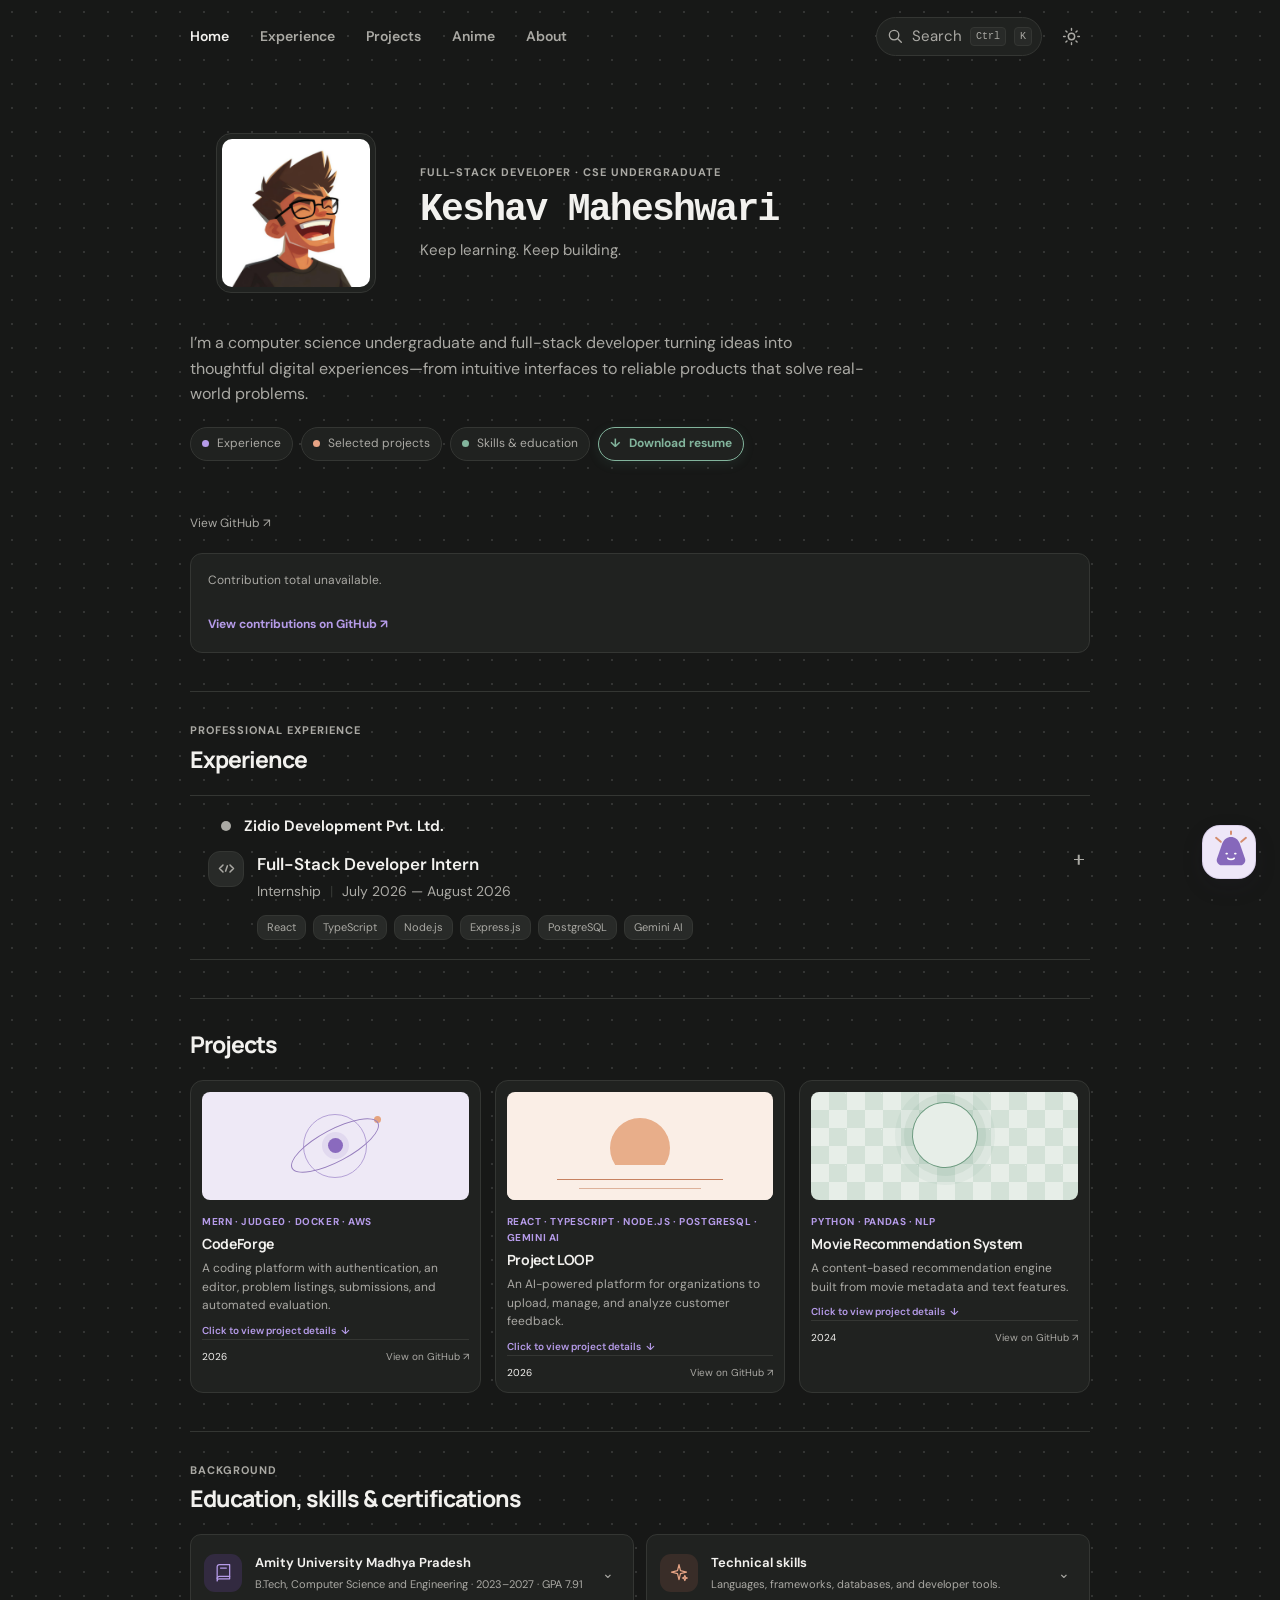
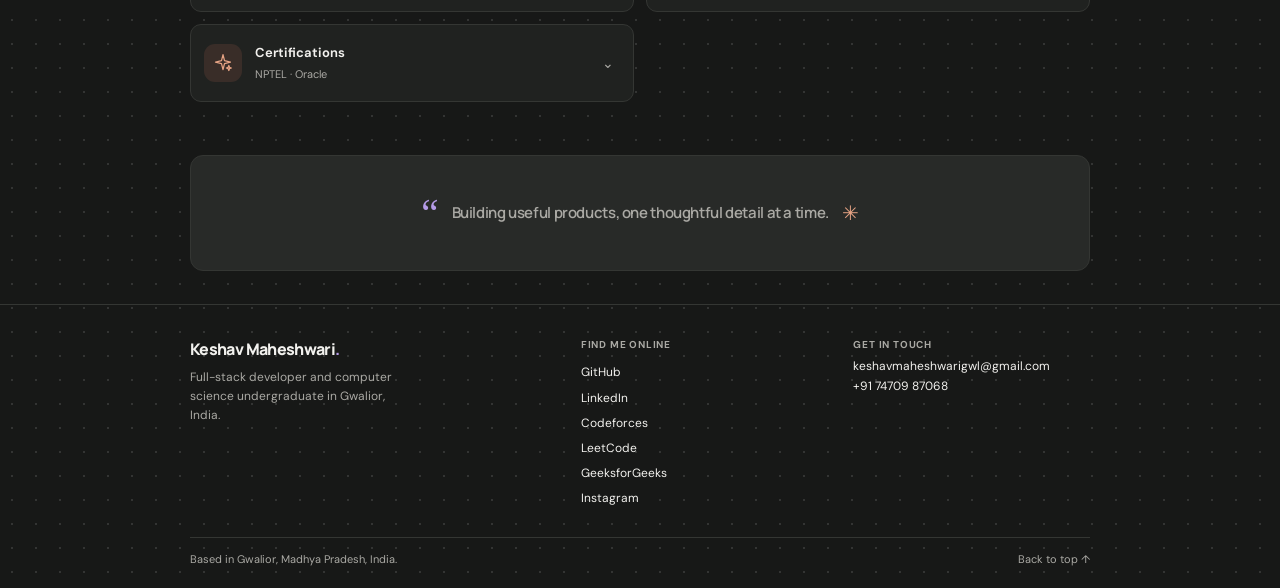
==== index.html @ ec0468a4 "Initial portfolio upload Co-authored-by: Copilot <223556219+Copilot@users.noreply.github.com>" ====
<!doctype html>
<html lang="en">
  <head>
    <meta charset="UTF-8" />
    <meta name="viewport" content="width=device-width, initial-scale=1" />
    <meta name="theme-color" content="#171817" />
    <meta
      name="description"
      content="Keshav Maheshwari is a computer science undergraduate and full-stack developer building web applications with React, Node.js, TypeScript, and PostgreSQL."
    />
    <meta name="author" content="Keshav Maheshwari" />
    <meta name="robots" content="index, follow" />
    <link rel="canonical" href="https://keshavzolo.github.io/" />
    <title>Keshav Maheshwari — Full-Stack Developer</title>
    <meta property="og:type" content="website" />
    <meta property="og:title" content="Keshav Maheshwari — Full-Stack Developer" />
    <meta property="og:description" content="Computer science undergraduate and full-stack developer building practical web applications." />
    <meta property="og:url" content="https://keshavzolo.github.io/" />
    <meta property="og:image" content="https://keshavzolo.github.io/avatar.png" />
    <meta name="twitter:card" content="summary" />
    <meta name="twitter:title" content="Keshav Maheshwari — Full-Stack Developer" />
    <meta name="twitter:description" content="Computer science undergraduate and full-stack developer building practical web applications." />
    <script type="application/ld+json">
      {
        "@context": "https://schema.org",
        "@type": "Person",
        "name": "Keshav Maheshwari",
        "url": "https://keshavzolo.github.io/",
        "jobTitle": "Full-Stack Developer",
        "image": "https://keshavzolo.github.io/avatar.png",
        "address": {
          "@type": "PostalAddress",
          "addressLocality": "Gwalior",
          "addressRegion": "Madhya Pradesh",
          "addressCountry": "IN"
        },
        "sameAs": [
          "https://github.com/keshavzolo",
          "https://linkedin.com/in/keshav2005",
          "https://codeforces.com/profile/keshav_mah",
          "https://leetcode.com/keshav_mah/"
        ]
      }
    </script>
    <script src="./loading.js"></script>
    <script>
      (() => {
        const savedTheme = localStorage.getItem("portfolio-theme");
        const isDark = savedTheme === null ? true : savedTheme === "dark";
        document.documentElement.classList.toggle("dark", isDark);
      })();
    </script>
    <link rel="stylesheet" href="./style.css" />
    <script src="./script.js" defer></script>
  </head>
  <body>
    <div class="page-loader" role="status" aria-label="Loading portfolio">
      <div class="loader-card">
        <div class="loader-heading">
          <span class="loader-brand">KESHAV.DEV</span>
          <span class="loader-state">INITIALIZING</span>
        </div>
        <p class="loader-command"><span aria-hidden="true">$</span> npm run build</p>
        <div class="loader-activity">
          <span class="loader-spinner" aria-hidden="true"></span>
          <span>Compiling ideas &amp; shipping pixels<span class="loader-ellipsis" aria-hidden="true">...</span></span>
        </div>
        <div class="loader-track" aria-hidden="true"><span></span></div>
        <p class="loader-commit">git commit -m "make it happen"</p>
      </div>
    </div>
    <a class="skip-link" href="#main">Skip to content</a>
    <header class="site-header">
      <nav class="top-nav wrap" aria-label="Main navigation">
        <div class="nav-links">
          <a href="#home" aria-current="page">Home</a>
          <a href="#experience">Experience</a>
          <a href="#projects">Projects</a>
          <a href="./anime.html">Anime</a>
          <a href="#about">About</a>
        </div>
        <div class="nav-tools">
          <button class="tool-button search-trigger" type="button" aria-label="Search this page (Ctrl+K)">
            <svg aria-hidden="true" viewBox="0 0 24 24">
              <circle cx="10.8" cy="10.8" r="6.3"></circle>
              <path d="m16 16 4.4 4.4"></path>
            </svg>
            <span class="search-label">Search</span>
            <kbd>Ctrl</kbd><kbd>K</kbd>
          </button>
          <button class="tool-button theme-toggle" type="button" aria-label="Switch to dark mode" aria-pressed="false">
            <svg class="sun-icon" aria-hidden="true" viewBox="0 0 24 24">
              <circle cx="12" cy="12" r="4"></circle>
              <path d="M12 2v2m0 16v2M4.93 4.93l1.42 1.42m11.3 11.3 1.42 1.42M2 12h2m16 0h2M4.93 19.07l1.42-1.42m11.3-11.3 1.42-1.42"></path>
            </svg>
          </button>
        </div>
      </nav>
    </header>

    <main id="main" class="wrap">
      <section class="intro section-anchor" id="home" aria-labelledby="intro-title">
        <div class="profile">
          <button class="avatar-trigger" type="button" aria-label="View profile portrait enlarged" aria-haspopup="dialog">
            <img class="avatar" src="./avatar.png" alt="Illustrated profile portrait" />
          </button>
          <div class="profile-copy">
            <p class="eyebrow">Full-Stack Developer · CSE Undergraduate</p>
            <h1 id="intro-title">Keshav Maheshwari</h1>
            <p class="profile-tagline">Keep learning. Keep building.</p>
          </div>
        </div>
        <p class="intro-line">I’m a computer science undergraduate and full-stack developer turning ideas into thoughtful digital experiences—from intuitive interfaces to reliable products that solve real-world problems.</p>
        <div class="interest-row" aria-label="Portfolio sections">
          <a href="#experience"><span class="interest-dot dot-lilac"></span>Experience</a>
          <a href="#projects"><span class="interest-dot dot-peach"></span>Selected projects</a>
          <a href="#about"><span class="interest-dot dot-mint"></span>Skills &amp; education</a>
          <a class="resume-download" href="./resume.pdf" download="Keshav-Maheshwari-Resume.pdf" aria-label="Download Keshav Maheshwari's resume as a PDF"><span aria-hidden="true">↓</span>Download resume</a>
        </div>
      </section>

      <section class="content-section contributions-section" aria-label="GitHub contributions">
        <div class="section-heading">
          <a class="contributions-link" href="https://github.com/keshavzolo" target="_blank" rel="noopener noreferrer">View GitHub <span aria-hidden="true">↗</span></a>
        </div>
        <div class="contributions-card">
          <p class="contributions-total" id="contributions-total" aria-live="polite">Loading GitHub contributions...</p>
          <div class="contributions-scroll" tabindex="0" aria-label="Scrollable contribution calendar">
            <div class="contributions-calendar" id="contributions-calendar"></div>
          </div>
          <a class="contributions-error" href="https://github.com/keshavzolo" target="_blank" rel="noopener noreferrer">View contributions on GitHub <span aria-hidden="true">↗</span></a>
          <div class="contributions-legend" aria-hidden="true">
            <span>Less</span>
            <span class="contribution-day level-0"></span>
            <span class="contribution-day level-1"></span>
            <span class="contribution-day level-2"></span>
            <span class="contribution-day level-3"></span>
            <span class="contribution-day level-4"></span>
            <span>More</span>
          </div>
        </div>
      </section>

      <section class="content-section section-anchor" id="experience" aria-labelledby="experience-title">
        <div class="section-heading">
          <div>
            <p class="eyebrow">Professional experience</p>
            <h2 id="experience-title">Experience</h2>
          </div>
        </div>
        <div class="work-list">
          <details class="work-item">
            <summary class="work-summary">
              <span class="work-company"><span class="work-company-dot" aria-hidden="true"></span><span>Zidio Development Pvt. Ltd.</span></span>
              <span class="work-marker" aria-hidden="true">
                <svg viewBox="0 0 24 24"><path d="m8 8-4 4 4 4m8-8 4 4-4 4m-3-7-2 6"></path></svg>
              </span>
              <span class="work-title-group">
                <span class="work-title">Full-Stack Developer Intern</span>
                <span class="work-subtitle">Internship <span aria-hidden="true">|</span> July 2026 — August 2026</span>
                <span class="work-skills" aria-label="Technologies used">
                  <span>React</span><span>TypeScript</span><span>Node.js</span><span>Express.js</span><span>PostgreSQL</span><span>Gemini AI</span>
                </span>
              </span>
              <span class="expand-icon" aria-hidden="true"></span>
            </summary>
            <ul class="work-detail">
              <li>Developed a full-stack AI-powered customer feedback platform using React, TypeScript, Node.js, Express.js, and PostgreSQL.</li>
              <li>Implemented JWT authentication, multi-organization workspaces, and role-based access control.</li>
              <li>Built validated CSV imports and integrated Google Gemini for sentiment analysis and review summaries.</li>
              <li>Designed Recharts dashboards for sentiment, ratings, categories, trends, and AI-generated insights.</li>
            </ul>
          </details>
        </div>
      </section>

      <section class="content-section section-anchor" id="projects" aria-labelledby="projects-title">
        <div class="section-heading">
          <div>
            
            <h2 id="projects-title">Projects</h2>
          </div>
          <span class="section-count" aria-hidden="true"></span>
        </div>
        <div class="notes-grid">
          <details class="note-card" name="project-details">
            <summary class="note-link">
              <span class="note-art art-orbit" aria-hidden="true"><span></span><i></i></span>
              <span class="note-category">MERN · Judge0 · Docker · AWS</span>
              <h3>CodeForge</h3>
              <p>A coding platform with authentication, an editor, problem listings, submissions, and automated evaluation.</p>
              <span class="note-expand-hint">
                <span class="note-expand-closed">Click to view project details</span>
                <span class="note-expand-open">Click to hide project details</span>
                <span class="note-expand-arrow" aria-hidden="true">↓</span>
              </span>
              <span class="note-footer"><span>2026</span><a href="" target="_blank" rel="noopener noreferrer" aria-label="View CodeForge on GitHub (opens in a new tab)">View on GitHub <span aria-hidden="true">↗</span></a></span>
            </summary>
            <ul class="note-expanded">
              <li>Built a LeetCode-style platform with authentication, problem listings, a code editor, submissions, and automated evaluation.</li>
              <li>Integrated Judge0 CE on Docker and AWS for asynchronous execution against visible and hidden tests, with a 30-second timeout and one-second result polling.</li>
              <li>Added per-test-case results, runtime and memory usage, submission history, and Redis throttling with a 10-second cooldown.</li>
              <li>Secured accounts with JWT authentication, HTTP-only cookies, bcrypt password hashing, and role-based admin access.</li>
              <li>Reduced authentication latency by 65% (120 ms to 42 ms) with Redis-backed JWT revocation and optimized session checks.</li>
            </ul>
          </details>
          <details class="note-card" name="project-details">
            <summary class="note-link">
              <span class="note-art art-sunrise" aria-hidden="true"><span></span><i></i></span>
              <span class="note-category">React · TypeScript · Node.js · PostgreSQL · Gemini AI</span>
              <h3>Project LOOP</h3>
              <p>An AI-powered platform for organizations to upload, manage, and analyze customer feedback.</p>
              <span class="note-expand-hint">
                <span class="note-expand-closed">Click to view project details</span>
                <span class="note-expand-open">Click to hide project details</span>
                <span class="note-expand-arrow" aria-hidden="true">↓</span>
              </span>
              <span class="note-footer"><span>2026</span><a href="https://github.com/keshavzolo/Project-LOOP-AI-Customer-Feedback-Intelligence-Platform" target="_blank" rel="noopener noreferrer" aria-label="View Project LOOP on GitHub (opens in a new tab)">View on GitHub <span aria-hidden="true">↗</span></a></span>
            </summary>
            <ul class="note-expanded">
              <li>Built an AI-powered customer feedback platform for organizations to securely upload, manage, and analyze reviews.</li>
              <li>Implemented CSV processing for files up to 5 MB with RFC 4180-compliant parsing, validation of four required fields, and transactional batch insertion; analyzed reviews in batches of 20.</li>
              <li>Created responsive Recharts dashboards for sentiment, five-point ratings, category analytics, review trends, average ratings, and AI-generated summaries and recommendations.</li>
            </ul>
          </details>
          <details class="note-card" name="project-details">
            <summary class="note-link">
              <span class="note-art art-checker" aria-hidden="true"><span></span><i></i></span>
              <span class="note-category">Python · Pandas · NLP</span>
              <h3>Movie Recommendation System</h3>
              <p>A content-based recommendation engine built from movie metadata and text features.</p>
              <span class="note-expand-hint">
                <span class="note-expand-closed">Click to view project details</span>
                <span class="note-expand-open">Click to hide project details</span>
                <span class="note-expand-arrow" aria-hidden="true">↓</span>
              </span>
              <span class="note-footer"><span>2024</span><a href="https://github.com/keshavzolo/Movie-Recommendation-System" target="_blank" rel="noopener noreferrer" aria-label="View Movie Recommendation System on GitHub (opens in a new tab)">View on GitHub <span aria-hidden="true">↗</span></a></span>
            </summary>
            <ul class="note-expanded">
              <li>Built a content-based movie recommendation engine using metadata and text features, vectorization, and cosine similarity.</li>
              <li>Improved recommendations through data cleaning and feature-combination techniques.</li>
            </ul>
          </details>
        </div>
      </section>

      <section class="content-section section-anchor" id="about" aria-labelledby="about-title">
        <div class="section-heading">
          <div>
            <p class="eyebrow">Background</p>
            <h2 id="about-title">Education, skills &amp; certifications</h2>
          </div>
        </div>
        <div class="elsewhere-grid">
          <details class="elsewhere-card">
            <summary class="elsewhere-summary">
              <span class="elsewhere-icon icon-book" aria-hidden="true"><svg viewBox="0 0 24 24"><path d="M5 4.5A2.5 2.5 0 0 1 7.5 2H20v17H7.5A2.5 2.5 0 0 0 5 21.5v-17Z"></path><path d="M5 18.5A2.5 2.5 0 0 1 7.5 16H20M9 6h7"></path></svg></span>
              <span><strong>Amity University Madhya Pradesh</strong><span>B.Tech, Computer Science and Engineering · 2023–2027 · GPA 7.91</span></span>
              <span class="card-arrow" aria-hidden="true">⌄</span>
            </summary>
            <p class="elsewhere-detail">Gwalior, Madhya Pradesh. Previously studied at Sanskar Public School (Intermediate, PCM; GPA 7.1) and St. Paul’s School (Grade 10; GPA 8.1).</p>
          </details>
          <details class="elsewhere-card">
            <summary class="elsewhere-summary">
              <span class="elsewhere-icon icon-sparkle" aria-hidden="true"><svg viewBox="0 0 24 24"><path d="m12 2 1.8 7.2L21 11l-7.2 1.8L12 20l-1.8-7.2L3 11l7.2-1.8L12 2Z"></path><path d="m19 15 .8 2.2L22 18l-2.2.8L19 21l-.8-2.2L16 18l2.2-.8L19 15Z"></path></svg></span>
              <span><strong>Technical skills</strong><span>Languages, frameworks, databases, and developer tools.</span></span>
              <span class="card-arrow" aria-hidden="true">⌄</span>
            </summary>
            <p class="elsewhere-detail">Languages: C, C++, JavaScript, Python, SQL. Frameworks and technologies: React, Node.js, Express.js, HTML5, CSS3, Bootstrap, JWT, WebSocket, Redis, Docker. Databases: PostgreSQL, MySQL, MongoDB. Data science: NumPy, Pandas, Matplotlib, Seaborn. Tools: AWS, Git, GitHub, VS Code, Postman, PyCharm, IntelliJ, Android Studio, Canva.</p>
          </details>
          <details class="elsewhere-card">
            <summary class="elsewhere-summary">
              <span class="elsewhere-icon icon-sparkle" aria-hidden="true"><svg viewBox="0 0 24 24"><path d="m12 2 1.8 7.2L21 11l-7.2 1.8L12 20l-1.8-7.2L3 11l7.2-1.8L12 2Z"></path><path d="m19 15 .8 2.2L22 18l-2.2.8L19 21l-.8-2.2L16 18l2.2-.8L19 15Z"></path></svg></span>
              <span><strong>Certifications</strong><span>NPTEL · Oracle</span></span>
              <span class="card-arrow" aria-hidden="true">⌄</span>
            </summary>
            <p class="elsewhere-detail">Advanced R Programming — NPTEL. Data Science Professional — Oracle.</p>
          </details>
        </div>
      </section>
    </main>

    <aside class="closing-note wrap" aria-label="A thought to take with you">
      <span class="quote-mark" aria-hidden="true">“</span>
      <p>Building useful products, one thoughtful detail at a time.</p>
      <span class="quote-spark" aria-hidden="true">✳</span>
    </aside>

    <footer class="site-footer">
      <div class="footer-inner wrap">
        <div class="footer-top">
          <div class="footer-brand">
            <a class="footer-name" href="#home">Keshav Maheshwari<span class="brand-dot">.</span></a>
            <p>Full-stack developer and computer science undergraduate in Gwalior, India.</p>
          </div>
          <nav class="footer-nav" aria-label="Footer navigation">
            <span class="footer-label">Find me online</span>
            <a href="https://github.com/keshavzolo" target="_blank" rel="noopener noreferrer">GitHub</a>
            <a href="https://linkedin.com/in/keshav2005" target="_blank" rel="noopener noreferrer">LinkedIn</a>
            <a href="https://codeforces.com/profile/keshav_mah" target="_blank" rel="noopener noreferrer">Codeforces</a>
            <a href="https://leetcode.com/keshav_mah/" target="_blank" rel="noopener noreferrer">LeetCode</a>
            <a href="https://auth.geeksforgeeks.org/user/keshavmahe9lyi/practice" target="_blank" rel="noopener noreferrer">GeeksforGeeks</a>
            <a href="https://www.instagram.com/keshav_m.a.h/" target="_blank" rel="noopener noreferrer">Instagram</a>
          </nav>
          <div class="footer-hello" id="connect">
            <span class="footer-label">Get in touch</span>
            <a class="copy-note" href="mailto:keshavmaheshwarigwl@gmail.com">keshavmaheshwarigwl@gmail.com</a>
            <a class="copy-note" href="tel:+917470987068">+91 74709 87068</a>
          </div>
        </div>
        <div class="footer-bottom">
          <span>Based in Gwalior, Madhya Pradesh, India.</span>
          <a href="#home">Back to top ↑</a>
        </div>
      </div>
    </footer>

    <button class="mascot-button" type="button" aria-label="Say hello to the little mascot" aria-expanded="false">
      <svg viewBox="0 0 56 56" aria-hidden="true">
        <path d="M17 17c2-5 6-8 11-8s9 3 11 8l7 20c1 4-2 8-6 8H16c-4 0-7-4-6-8l7-20Z" class="mascot-body"></path>
        <path d="M22 30h1m10 0h1" class="mascot-eyes"></path>
        <path d="M24 36c2 2 6 2 8 0" class="mascot-mouth"></path>
        <path d="M15 15 9 10m32 5 6-5M28 5V2" class="mascot-rays"></path>
      </svg>
      <span class="mascot-tooltip">Psst, click me</span>
    </button>
    <div class="mascot-message" role="status" aria-live="polite"></div>

    <dialog class="image-dialog" aria-label="Enlarged profile portrait">
      <button class="image-dialog-close" type="button" aria-label="Close enlarged portrait">×</button>
      <img class="image-dialog-image" src="./avatar.png" alt="Illustrated profile portrait" />
    </dialog>

    <dialog class="search-dialog" aria-labelledby="search-title">
      <form method="dialog" class="search-form">
        <div class="search-dialog-heading">
          <h2 id="search-title">Find something</h2>
          <button class="dialog-close" type="submit" aria-label="Close search">Esc</button>
        </div>
        <label class="visually-hidden" for="site-search">Search this page</label>
        <div class="search-input-wrap">
          <svg aria-hidden="true" viewBox="0 0 24 24"><circle cx="10.8" cy="10.8" r="6.3"></circle><path d="m16 16 4.4 4.4"></path></svg>
          <input id="site-search" type="search" placeholder="Try “CodeForge”, “React”, or “education”" autocomplete="off" />
        </div>
        <p class="search-hint">Search projects, skills, and sections on this page.</p>
        <div class="search-results" aria-live="polite"></div>
      </form>
    </dialog>
  </body>
</html>
---- style.css ----
@import url("https://fonts.googleapis.com/css2?family=DM+Sans:wght@400;500;600;700&family=Manrope:wght@400;500;600;700;800&display=swap");

:root {
  color-scheme: light;
  --page: #f8f8f7;
  --surface: #fff;
  --surface-soft: #f2f1ef;
  --ink: #242522;
  --muted: #686963;
  --line: #e9e8e5;
  --accent: #8064bd;
  --accent-soft: #eee9f8;
  --peach: #dc906e;
  --mint: #568c76;
  --shadow: 0 18px 55px rgb(31 30 26 / 9%);
  --dot: rgb(36 37 34 / 18%);
  font-family: "DM Sans", "Segoe UI", sans-serif;
  font-synthesis: none;
  text-rendering: optimizeLegibility;
  -webkit-font-smoothing: antialiased;
  -moz-osx-font-smoothing: grayscale;
}

* {
  box-sizing: border-box;
}

html {
  scroll-behavior: smooth;
  scroll-padding-top: 92px;
}

body {
  margin: 0;
  min-width: 320px;
  background-color: var(--page);
  background-image: radial-gradient(circle, var(--dot) 1px, transparent 1px);
  background-position: 0 0;
  background-size: 24px 24px;
  color: var(--ink);
  font-size: 15px;
  line-height: 1.6;
  transition: background-color 180ms ease, color 180ms ease;
}

html.is-loading {
  overflow: hidden;
}

.page-loader {
  position: fixed;
  z-index: 100;
  inset: 0;
  display: grid;
  place-items: center;
  padding: 20px;
  background-color: var(--page);
  background-image: radial-gradient(circle, var(--dot) 1px, transparent 1px);
  background-size: 24px 24px;
  opacity: 0;
  visibility: hidden;
  transition: opacity 350ms ease, visibility 0s linear 350ms;
}

html.is-loading .page-loader {
  opacity: 1;
  visibility: visible;
  transition: opacity 200ms ease, visibility 0s;
}

.loader-card {
  width: min(100%, 370px);
  padding: 26px;
  border: 1px solid var(--line);
  border-radius: 18px;
  background: var(--surface);
  box-shadow: var(--shadow);
}

.loader-heading,
.loader-activity {
  display: flex;
  align-items: center;
}

.loader-heading {
  justify-content: space-between;
  gap: 12px;
}

.loader-brand,
.loader-state,
.loader-command,
.loader-commit {
  font-family: Consolas, "Courier New", monospace;
}

.loader-brand {
  color: var(--ink);
  font-size: 12px;
  font-weight: 700;
  letter-spacing: 0.08em;
}

.loader-state {
  color: var(--mint);
  font-size: 10px;
  letter-spacing: 0.06em;
}

.loader-command {
  margin: 28px 0 16px;
  color: var(--accent);
  font-size: 14px;
}

.loader-command span {
  color: var(--muted);
}

.loader-activity {
  gap: 10px;
  color: var(--muted);
  font-size: 12px;
}

.loader-spinner {
  width: 15px;
  height: 15px;
  flex: 0 0 auto;
  border: 2px solid var(--line);
  border-top-color: var(--accent);
  border-radius: 50%;
  animation: loader-spin 800ms linear infinite;
}

.loader-ellipsis {
  display: inline-block;
  overflow: hidden;
  width: 0;
  vertical-align: bottom;
  animation: loader-ellipsis 1.2s steps(4, end) infinite;
}

.loader-track {
  height: 3px;
  overflow: hidden;
  margin-top: 20px;
  border-radius: 3px;
  background: var(--surface-soft);
}

.loader-track span {
  display: block;
  width: 36%;
  height: 100%;
  border-radius: inherit;
  background: var(--accent);
  animation: loader-progress 1.4s ease-in-out infinite alternate;
}

.loader-commit {
  margin: 15px 0 0;
  color: var(--muted);
  font-size: 10px;
}

@keyframes loader-spin {
  to {
    transform: rotate(360deg);
  }
}

@keyframes loader-ellipsis {
  to {
    width: 1.4em;
  }
}

@keyframes loader-progress {
  to {
    transform: translateX(178%);
  }
}

html.dark {
  color-scheme: dark;
  --page: #171817;
  --surface: #202220;
  --surface-soft: #282a28;
  --ink: #f2f1ee;
  --muted: #aaa9a4;
  --line: #343633;
  --accent: #b59be8;
  --accent-soft: #322a40;
  --peach: #e6a384;
  --mint: #82b49c;
  --shadow: 0 18px 55px rgb(0 0 0 / 32%);
  --dot: rgb(255 255 255 / 12%);
}

button,
a,
summary {
  -webkit-tap-highlight-color: transparent;
}

button,
input {
  font: inherit;
}

a {
  color: inherit;
  text-decoration: none;
}

button:focus-visible,
a:focus-visible,
summary:focus-visible,
input:focus-visible {
  outline: 3px solid var(--accent);
  outline-offset: 4px;
}

.wrap {
  width: min(100% - 56px, 900px);
  margin-inline: auto;
}

.skip-link {
  position: absolute;
  z-index: 20;
  top: 8px;
  left: 8px;
  padding: 10px 14px;
  transform: translateY(-160%);
  border-radius: 8px;
  background: var(--ink);
  color: var(--page);
}

.skip-link:focus {
  transform: translateY(0);
}

.site-header {
  padding-top: 12px;
}

.top-nav {
  display: flex;
  min-height: 48px;
  align-items: center;
  justify-content: space-between;
}

.nav-links,
.nav-tools {
  display: flex;
  align-items: center;
}

.nav-links {
  gap: 31px;
}

.nav-links a {
  color: var(--muted);
  font-size: 14px;
  font-weight: 600;
  transition: color 150ms ease;
}

.nav-links a:hover,
.nav-links a[aria-current="page"] {
  color: var(--ink);
}

.nav-tools {
  gap: 11px;
}

.tool-button {
  display: inline-flex;
  height: 39px;
  align-items: center;
  justify-content: center;
  border: 0;
  background: transparent;
  color: var(--muted);
  cursor: pointer;
}

.search-trigger {
  gap: 8px;
  padding: 0 9px;
  border: 1px solid var(--line);
  border-radius: 20px;
  background: var(--surface);
  transition: border-color 160ms ease, color 160ms ease;
}

.search-trigger:hover,
.theme-toggle:hover {
  color: var(--ink);
}

.search-trigger:hover {
  border-color: var(--muted);
}

.search-trigger svg,
.theme-toggle svg {
  width: 18px;
  fill: none;
  stroke: currentColor;
  stroke-linecap: round;
  stroke-linejoin: round;
  stroke-width: 1.8;
}

kbd {
  padding: 0 5px;
  border: 1px solid var(--line);
  border-radius: 4px;
  background: var(--surface-soft);
  color: var(--muted);
  font-size: 10px;
  line-height: 1.7;
}

.theme-toggle {
  width: 37px;
  border-radius: 50%;
}

.theme-toggle svg {
  width: 19px;
}

.intro {
  padding-top: 67px;
  padding-bottom: 53px;
}

.profile {
  display: flex;
  align-items: center;
  gap: 44px;
  min-height: 172px;
  padding-left: 26px;
}

.avatar-trigger {
  display: block;
  flex: 0 0 auto;
  padding: 5px;
  border: 1px solid var(--line);
  border-radius: 15px;
  background: var(--surface);
  cursor: zoom-in;
}

.avatar-trigger:focus-visible {
  outline: 3px solid var(--accent);
  outline-offset: 4px;
}

.avatar {
  display: block;
  width: 148px;
  height: 148px;
  border-radius: 10px;
  background: #fff;
  object-fit: cover;
  transition: transform 180ms ease;
}

.avatar-trigger:hover .avatar {
  transform: scale(1.04);
}

.eyebrow {
  margin: 0 0 5px;
  color: var(--muted);
  font-size: 11px;
  font-weight: 700;
  letter-spacing: 0.09em;
  text-transform: uppercase;
}

.profile h1,
.section-heading h2 {
  margin: 0;
  font-family: Manrope, "Segoe UI", sans-serif;
  font-weight: 750;
  letter-spacing: -0.045em;
}

.profile h1 {
  font-family: Consolas, "Courier New", monospace;
  font-size: clamp(27px, 4vw, 38px);
  line-height: 1.2;
}

.profile-tagline {
  min-height: 24px;
  margin: 5px 0 0;
  color: var(--muted);
  font-size: 15px;
  opacity: 1;
  transition: opacity 350ms ease;
}

.profile-tagline.is-fading {
  opacity: 0;
}

.role-line {
  margin: 2px 0 0;
  color: var(--muted);
  font-size: 14px;
}

.role-line span {
  padding-inline: 3px;
  color: #bbb9b3;
}

.role-line a {
  color: var(--muted);
  text-decoration: underline;
  text-decoration-color: var(--line);
  text-underline-offset: 3px;
}

.role-line a:hover {
  color: var(--accent);
}

.intro-line {
  max-width: 675px;
  margin: 31px 0 20px;
  color: #70716d;
  font-size: 16px;
}

html.dark .intro-line {
  color: var(--muted);
}

.interest-row {
  display: flex;
  flex-wrap: wrap;
  gap: 8px;
}

.interest-row a {
  display: inline-flex;
  min-height: 34px;
  align-items: center;
  gap: 8px;
  padding: 5px 11px;
  border: 1px solid var(--line);
  border-radius: 18px;
  background: var(--surface);
  color: var(--muted);
  font-size: 12px;
  transition: border-color 160ms ease, transform 160ms ease;
}

.interest-row .resume-download {
  border-color: var(--mint);
  background: var(--surface);
  background-image: linear-gradient(105deg, transparent 42%, rgb(86 140 118 / 20%) 50%, transparent 58%);
  background-size: 250% 100%;
  box-shadow: 0 3px 12px rgb(86 140 118 / 14%);
  color: var(--mint);
  font-weight: 700;
  animation: resume-shine 2.8s ease-in-out infinite;
}

.interest-row a:hover {
  transform: translateY(-2px);
  border-color: var(--accent);
}

.interest-row .resume-download:hover {
  border-color: var(--mint);
  background-color: var(--surface-soft);
}

@keyframes resume-shine {
  to {
    background-position: 100% 50%;
  }
}

.interest-dot {
  width: 7px;
  height: 7px;
  border-radius: 50%;
}

.dot-lilac {
  background: var(--accent);
}

.dot-peach {
  background: var(--peach);
}

.dot-mint {
  background: var(--mint);
}

.content-section {
  padding: 30px 0 38px;
  border-top: 1px solid var(--line);
}

.contributions-section {
  border-top: 0;
  padding-top: 0;
}

.contributions-link {
  color: var(--muted);
  font-size: 12px;
  transition: color 150ms ease;
}

.contributions-link:hover {
  color: var(--accent);
}

.contributions-card {
  padding: 17px;
  border: 1px solid var(--line);
  border-radius: 12px;
  background: var(--surface);
}

.contributions-total {
  min-height: 20px;
  margin: 0 0 12px;
  color: var(--muted);
  font-size: 12px;
}

.contributions-error {
  display: none;
  margin-top: 12px;
  color: var(--accent);
  font-size: 12px;
  font-weight: 700;
}

.contributions-card.has-error .contributions-scroll,
.contributions-card.has-error .contributions-legend {
  display: none;
}

.contributions-card.has-error .contributions-error {
  display: inline-block;
}

.contributions-scroll {
  overflow-x: auto;
  padding-bottom: 5px;
}

.contributions-calendar {
  display: grid;
  width: max-content;
  grid-template-columns: 26px repeat(53, 11px);
  grid-template-rows: 16px 7px repeat(7, 11px);
  column-gap: 3px;
  row-gap: 3px;
}

.contributions-month {
  grid-row: 1;
  color: var(--muted);
  font-size: 10px;
  line-height: 16px;
}

.contributions-weekday {
  grid-column: 1;
  color: var(--muted);
  font-size: 9px;
  line-height: 11px;
}

.contribution-day {
  width: 11px;
  height: 11px;
  border: 1px solid rgb(0 0 0 / 4%);
  border-radius: 3px;
  background: var(--surface-soft);
}

.contribution-day.level-1 {
  background: #ace3bb;
}

.contribution-day.level-2 {
  background: #70ce8b;
}

.contribution-day.level-3 {
  background: #35a85b;
}

.contribution-day.level-4 {
  background: #176b36;
}

html.dark .contribution-day {
  border-color: rgb(255 255 255 / 5%);
}

html.dark .contribution-day.level-1 {
  background: #0e4429;
}

html.dark .contribution-day.level-2 {
  background: #006d32;
}

html.dark .contribution-day.level-3 {
  background: #26a641;
}

html.dark .contribution-day.level-4 {
  background: #39d353;
}

.contributions-legend {
  display: flex;
  align-items: center;
  justify-content: flex-end;
  gap: 4px;
  margin-top: 11px;
  color: var(--muted);
  font-size: 10px;
}

.contributions-legend .contribution-day {
  width: 10px;
  height: 10px;
}

.contributions-legend span:first-child {
  margin-right: 2px;
}

.contributions-legend span:last-child {
  margin-left: 2px;
}

.section-heading {
  display: flex;
  align-items: end;
  justify-content: space-between;
  gap: 20px;
  margin-bottom: 20px;
}

.section-heading .eyebrow {
  margin-bottom: 4px;
}

.section-heading h2 {
  font-size: 23px;
  line-height: 1.35;
}

.section-count,
.section-link {
  margin-bottom: 3px;
  color: var(--muted);
  font-size: 12px;
}

.section-count {
  font-variant-numeric: tabular-nums;
}

.section-link {
  padding: 5px 0;
  transition: color 150ms ease;
}

.section-link:hover,
.text-link:hover {
  color: var(--accent);
}

.work-list {
  border-top: 1px solid var(--line);
}

.work-item {
  border-bottom: 1px solid var(--line);
}

.work-company {
  grid-column: 1 / -1;
  display: flex;
  align-items: center;
  gap: 13px;
  padding: 8px 13px 0;
  font-size: 15px;
  font-weight: 650;
}

.work-company-dot {
  width: 10px;
  height: 10px;
  flex: 0 0 auto;
  border-radius: 50%;
  background: var(--muted);
}

.work-item .work-summary {
  display: grid;
  grid-template-columns: 36px minmax(0, 1fr) 20px;
  align-items: start;
  gap: 13px;
  padding: 10px 0 19px 18px;
  list-style: none;
  cursor: pointer;
}

.work-item .work-summary::-webkit-details-marker {
  display: none;
}

.work-marker {
  display: grid;
  width: 36px;
  height: 36px;
  place-items: center;
  border: 1px solid var(--line);
  border-radius: 12px;
  background: var(--surface-soft);
  color: var(--muted);
}

.work-marker svg {
  width: 21px;
  fill: none;
  stroke: currentColor;
  stroke-linecap: round;
  stroke-linejoin: round;
  stroke-width: 1.8;
}

.marker-lilac {
  background: var(--accent-soft);
  color: var(--accent);
}

.marker-peach {
  background: #f7eee9;
  color: var(--peach);
}

.marker-mint {
  background: #eaf2ee;
  color: var(--mint);
}

html.dark .marker-peach {
  background: #392d28;
}

html.dark .marker-mint {
  background: #29352f;
}

.work-title-group,
.elsewhere-summary > span:nth-child(2) {
  display: grid;
  gap: 2px;
}

.work-title {
  font-size: 17px;
  font-weight: 600;
}

.work-subtitle {
  color: var(--muted);
  font-size: 14px;
}

.work-subtitle span {
  padding-inline: 5px;
  color: var(--line);
}

.work-skills {
  display: flex;
  flex-wrap: wrap;
  gap: 7px;
  margin-top: 11px;
}

.work-skills span {
  padding: 3px 9px;
  border: 1px solid var(--line);
  border-radius: 9px;
  background: var(--surface-soft);
  color: var(--muted);
  font-size: 11px;
  line-height: 1.5;
}

.expand-icon {
  position: relative;
  width: 18px;
  height: 18px;
  color: var(--muted);
}

.expand-icon::before,
.expand-icon::after {
  position: absolute;
  top: 8px;
  left: 4px;
  width: 10px;
  height: 1.5px;
  background: currentColor;
  content: "";
  transition: transform 160ms ease;
}

.expand-icon::after {
  transform: rotate(90deg);
}

.work-item[open] .expand-icon::after {
  transform: rotate(180deg);
}

.work-detail {
  max-width: 690px;
  margin: 0 34px 18px 67px;
  padding-top: 13px;
  padding-left: 18px;
  border-top: 1px solid var(--line);
  color: var(--muted);
  font-size: 13px;
  animation: reveal 180ms ease both;
}

.work-detail li {
  padding-left: 3px;
}

.work-detail li + li {
  margin-top: 6px;
}

.work-detail li::marker {
  color: var(--accent);
}

@keyframes reveal {
  from { opacity: 0; transform: translateY(-4px); }
  to { opacity: 1; transform: translateY(0); }
}

.text-link {
  display: table;
  margin: 17px auto 0;
  color: var(--muted);
  font-size: 12px;
  font-weight: 600;
  transition: color 150ms ease;
}

.notes-grid {
  display: grid;
  grid-template-columns: repeat(3, minmax(0, 1fr));
  gap: 14px;
}

.notes-grid.has-open-card {
  align-items: start;
}

.anime-page {
  min-height: calc(100vh - 60px);
  max-width: 1040px;
}

.anime-page .content-section {
  padding-top: 64px;
}

.anime-page .section-heading h1 {
  margin: 0;
  font-family: "Manrope", "Segoe UI", sans-serif;
  font-size: clamp(32px, 5vw, 46px);
  font-weight: 800;
  letter-spacing: -0.055em;
  line-height: 1.15;
}

.anime-page .section-heading .eyebrow {
  margin-bottom: 8px;
  color: var(--accent);
  font-size: 11px;
  font-weight: 700;
  letter-spacing: 0.14em;
  text-transform: uppercase;
}

.anime-grid {
  display: grid;
  grid-template-columns: repeat(3, minmax(0, 1fr));
  gap: 22px;
  margin-top: 32px;
}

.anime-card {
  position: relative;
  min-width: 0;
  overflow: hidden;
  border: 1px solid var(--line);
  border-radius: 18px;
  background: var(--surface);
  box-shadow: 0 10px 32px rgb(31 30 26 / 7%);
  isolation: isolate;
  --tilt-x: 0deg;
  --tilt-y: 0deg;
  animation: anime-card-enter 600ms cubic-bezier(0.2, 0.75, 0.25, 1) both;
  transition: border-color 200ms ease, transform 140ms ease-out, box-shadow 200ms ease;
}

.anime-card:nth-child(2) {
  animation-delay: 100ms;
}

.anime-card:nth-child(3) {
  animation-delay: 200ms;
}

.anime-card:nth-child(4) {
  animation-delay: 300ms;
}

.anime-card:nth-child(5) {
  animation-delay: 400ms;
}

.anime-card:hover {
  border-color: var(--accent);
  box-shadow: 0 20px 40px rgb(31 30 26 / 15%);
}

.anime-card.is-tilting {
  transform: perspective(900px) rotateX(var(--tilt-y)) rotateY(var(--tilt-x)) translateY(-6px);
}

.anime-poster {
  display: block;
  width: 100%;
  height: 100%;
  min-height: 300px;
  aspect-ratio: 2 / 3;
  background: var(--surface-soft);
  object-fit: cover;
  transition: transform 400ms ease;
}

.anime-card:hover .anime-poster {
  transform: scale(1.035);
}

.anime-card::after {
  position: absolute;
  z-index: 0;
  inset: 30% 0 0;
  background: linear-gradient(180deg, transparent 12%, rgb(10 10 16 / 78%) 100%);
  content: "";
  pointer-events: none;
}

.anime-title {
  position: absolute;
  z-index: 1;
  right: 18px;
  bottom: 17px;
  left: 18px;
  margin: 0;
  color: #fff;
  font-family: "Manrope", "Segoe UI", sans-serif;
  font-size: clamp(20px, 2.8vw, 27px);
  font-weight: 800;
  letter-spacing: -0.035em;
  line-height: 1.2;
  text-shadow: 0 2px 12px rgb(0 0 0 / 40%);
}

html.dark .anime-card {
  box-shadow: 0 12px 35px rgb(0 0 0 / 25%);
}

@keyframes anime-card-enter {
  from {
    opacity: 0;
    transform: translateY(22px) scale(0.98);
  }

  to {
    opacity: 1;
    transform: translateY(0) scale(1);
  }
}

.note-card {
  min-width: 0;
  overflow: hidden;
  border: 1px solid var(--line);
  border-radius: 13px;
  background: var(--surface);
  transition: border-color 170ms ease, transform 170ms ease, box-shadow 170ms ease;
}

.note-card:hover {
  transform: translateY(-3px);
  border-color: #d2c9e3;
  box-shadow: 0 9px 25px rgb(40 35 50 / 5%);
}

.note-link {
  display: flex;
  flex-direction: column;
  padding: 11px;
  list-style: none;
  cursor: pointer;
}

.note-link::-webkit-details-marker {
  display: none;
}

.note-link:focus-visible {
  outline-offset: -4px;
}

.note-card .note-expanded {
  margin: 0 11px 12px;
  padding-top: 10px;
  padding-left: 16px;
  border-top: 1px solid var(--line);
  color: var(--muted);
  font-size: 12px;
  line-height: 1.6;
}

.note-card .note-expanded li + li {
  margin-top: 5px;
}

.note-art {
  position: relative;
  display: grid;
  height: 108px;
  overflow: hidden;
  place-items: center;
  border-radius: 8px;
}

.art-orbit {
  background: #eee9f6;
}

.art-orbit::before {
  width: 62px;
  height: 62px;
  border: 1px solid #b4a1d6;
  border-radius: 50%;
  content: "";
}

.art-orbit::after {
  position: absolute;
  width: 96px;
  height: 31px;
  transform: rotate(-28deg);
  border: 1px solid #967ebd;
  border-radius: 50%;
  content: "";
}

.art-orbit span {
  position: absolute;
  width: 15px;
  height: 15px;
  border-radius: 50%;
  background: #8a6abe;
  box-shadow: 0 0 0 6px rgb(138 106 190 / 13%);
}

.art-orbit i {
  position: absolute;
  top: 24px;
  right: 33%;
  width: 7px;
  height: 7px;
  border-radius: 50%;
  background: #e5a37f;
}

.art-sunrise {
  background: #faeee6;
}

.art-sunrise::before {
  position: absolute;
  bottom: 22px;
  width: 60px;
  height: 60px;
  border-radius: 50%;
  background: #e8ae8a;
  content: "";
}

.art-sunrise::after {
  position: absolute;
  right: 0;
  bottom: 0;
  left: 0;
  height: 35px;
  background: #faeee6;
  content: "";
}

.art-sunrise span,
.art-sunrise i {
  position: absolute;
  z-index: 1;
  right: 19%;
  bottom: 20px;
  left: 19%;
  height: 1px;
  background: #c68160;
}

.art-sunrise i {
  right: 27%;
  bottom: 11px;
  left: 27%;
  opacity: 0.55;
}

.art-checker {
  background-color: #e7eee8;
  background-image: linear-gradient(45deg, #d3e1d7 25%, transparent 25%), linear-gradient(-45deg, #d3e1d7 25%, transparent 25%), linear-gradient(45deg, transparent 75%, #d3e1d7 75%), linear-gradient(-45deg, transparent 75%, #d3e1d7 75%);
  background-position: 0 0, 0 18px, 18px -18px, -18px 0;
  background-size: 36px 36px;
}

.art-checker span {
  width: 66px;
  height: 66px;
  transform: rotate(8deg);
  border: 1px solid #6c9a7f;
  border-radius: 50%;
  background: #e7eee8;
  box-shadow: 0 0 0 8px rgb(91 139 110 / 10%), 0 0 0 17px rgb(91 139 110 / 7%);
}

.note-category {
  margin-top: 14px;
  color: var(--accent);
  font-size: 10px;
  font-weight: 700;
  letter-spacing: 0.06em;
  text-transform: uppercase;
}

.note-card h3 {
  margin: 4px 0 5px;
  font-family: Manrope, "Segoe UI", sans-serif;
  font-size: 14px;
  font-weight: 700;
  letter-spacing: -0.025em;
  line-height: 1.45;
}

.note-card h3 a:hover,
.note-footer a:hover {
  color: var(--accent);
}

.note-card h3 a:focus-visible,
.note-footer a:focus-visible {
  border-radius: 2px;
  outline: 2px solid var(--accent);
  outline-offset: 3px;
}

.note-card p {
  margin: 0 0 18px;
  color: var(--muted);
  font-size: 12px;
  line-height: 1.55;
}

.note-expand-hint {
  display: inline-flex;
  align-items: center;
  gap: 5px;
  margin-top: -10px;
  color: var(--accent);
  font-size: 10px;
  font-weight: 600;
}

.note-expand-open,
.note-card[open] .note-expand-closed {
  display: none;
}

.note-card[open] .note-expand-open {
  display: inline;
}

.note-expand-arrow {
  display: inline-block;
  transition: transform 160ms ease;
}

.note-card[open] .note-expand-arrow {
  transform: rotate(180deg);
}

.note-footer {
  display: flex;
  align-items: center;
  justify-content: space-between;
  gap: 8px;
  margin-top: auto;
  padding-top: 9px;
  border-top: 1px solid var(--line);
  color: var(--muted);
  font-size: 10px;
}

.note-footer > span {
  color: var(--ink);
}

.elsewhere-grid {
  display: grid;
  grid-template-columns: repeat(2, minmax(0, 1fr));
  gap: 12px;
}

.elsewhere-card {
  min-width: 0;
  overflow: hidden;
  border: 1px solid var(--line);
  border-radius: 11px;
  background: var(--surface);
  transition: border-color 160ms ease, transform 160ms ease;
}

.elsewhere-card:hover {
  transform: translateY(-2px);
  border-color: var(--accent);
}

.elsewhere-summary {
  display: grid;
  min-height: 76px;
  grid-template-columns: 40px minmax(0, 1fr) 18px;
  align-items: center;
  gap: 11px;
  padding: 13px;
  list-style: none;
  cursor: pointer;
}

.elsewhere-summary::-webkit-details-marker {
  display: none;
}

.elsewhere-summary:focus-visible {
  outline-offset: -4px;
}

.elsewhere-detail {
  margin: 0 13px 13px 64px;
  padding-top: 10px;
  border-top: 1px solid var(--line);
  color: var(--muted);
  font-size: 12px;
}

.elsewhere-icon {
  display: grid;
  width: 38px;
  height: 38px;
  place-items: center;
  border-radius: 11px;
  background: var(--accent-soft);
  color: var(--accent);
}

.elsewhere-icon svg {
  width: 20px;
  fill: none;
  stroke: currentColor;
  stroke-linecap: round;
  stroke-linejoin: round;
  stroke-width: 1.5;
}

.icon-sparkle {
  background: #f7eee9;
  color: var(--peach);
}

html.dark .icon-sparkle {
  background: #392d28;
}

.elsewhere-card strong {
  font-size: 13px;
  font-weight: 650;
}

.elsewhere-summary > span:nth-child(2) > span {
  color: var(--muted);
  font-size: 11px;
}

.card-arrow {
  color: var(--muted);
  font-size: 14px;
  transition: color 160ms ease, transform 160ms ease;
}

.elsewhere-card:not([open]):hover .card-arrow {
  transform: translateY(2px);
  color: var(--accent);
}

.elsewhere-card[open] .card-arrow {
  transform: rotate(180deg);
  color: var(--accent);
}

.anchor-target {
  display: block;
  height: 0;
  scroll-margin-top: 95px;
}

.closing-note {
  display: flex;
  min-height: 116px;
  align-items: center;
  justify-content: center;
  gap: 13px;
  margin-top: 15px;
  margin-bottom: 33px;
  border: 1px solid var(--line);
  border-radius: 13px;
  background: var(--surface-soft);
}

.closing-note p {
  margin: 0;
  color: var(--muted);
  font-family: Manrope, "Segoe UI", sans-serif;
  font-size: 15px;
  font-weight: 600;
  letter-spacing: -0.025em;
  text-align: center;
}

.quote-mark {
  color: var(--accent);
  font-family: Georgia, serif;
  font-size: 39px;
  line-height: 0.7;
}

.quote-spark {
  color: var(--peach);
  font-size: 20px;
}

.site-footer {
  border-top: 1px solid var(--line);
}

.footer-inner {
  padding-top: 32px;
  padding-bottom: 20px;
}

.footer-top {
  display: grid;
  grid-template-columns: 1.2fr 0.8fr 0.8fr;
  gap: 36px;
  padding-bottom: 28px;
}

.footer-name {
  font-family: Manrope, "Segoe UI", sans-serif;
  font-size: 16px;
  font-weight: 800;
  letter-spacing: -0.04em;
}

.brand-dot {
  color: var(--accent);
}

.footer-brand p {
  max-width: 220px;
  margin: 5px 0 0;
  color: var(--muted);
  font-size: 12px;
}

.footer-nav {
  display: grid;
  align-content: start;
  gap: 6px;
}

.footer-label {
  margin-bottom: 4px;
  color: var(--muted);
  font-size: 10px;
  font-weight: 700;
  letter-spacing: 0.08em;
  text-transform: uppercase;
}

.footer-nav a,
.copy-note {
  width: fit-content;
  color: var(--ink);
  font-size: 12px;
  transition: color 150ms ease;
}

.footer-nav a:hover,
.copy-note:hover {
  color: var(--accent);
}

.footer-hello {
  display: flex;
  flex-direction: column;
  align-items: flex-start;
}

.copy-note {
  padding: 0;
  border: 0;
  background: transparent;
  cursor: pointer;
}

.footer-bottom {
  display: flex;
  justify-content: space-between;
  gap: 20px;
  padding-top: 13px;
  border-top: 1px solid var(--line);
  color: var(--muted);
  font-size: 11px;
}

.footer-bottom a:hover {
  color: var(--ink);
}

.mascot-button {
  position: fixed;
  z-index: 5;
  right: 24px;
  bottom: 21px;
  display: grid;
  width: 54px;
  height: 54px;
  place-items: center;
  border: 1px solid rgb(115 87 163 / 15%);
  border-radius: 18px;
  background: #eee7f8;
  box-shadow: 0 8px 22px rgb(40 31 58 / 12%);
  cursor: pointer;
  transition: transform 180ms ease;
}

.mascot-button:hover {
  transform: translateY(-4px) rotate(-4deg);
}

.mascot-button svg {
  width: 44px;
  height: 44px;
  overflow: visible;
}

.mascot-body {
  fill: #8668bb;
}

.mascot-eyes,
.mascot-mouth {
  fill: none;
  stroke: #fff;
  stroke-linecap: round;
  stroke-width: 2.2;
}

.mascot-rays {
  fill: none;
  stroke: #d48c6c;
  stroke-linecap: round;
  stroke-width: 2.5;
}

.mascot-tooltip {
  position: absolute;
  right: 63px;
  bottom: 11px;
  width: max-content;
  padding: 5px 9px;
  transform: translateX(4px);
  border: 1px solid var(--line);
  border-radius: 7px;
  background: var(--surface);
  color: var(--muted);
  font-size: 10px;
  opacity: 0;
  pointer-events: none;
  transition: opacity 150ms ease, transform 150ms ease;
}

.mascot-button:hover .mascot-tooltip,
.mascot-button:focus-visible .mascot-tooltip {
  transform: translateX(0);
  opacity: 1;
}

.mascot-message {
  position: fixed;
  z-index: 6;
  right: 24px;
  bottom: 86px;
  max-width: min(280px, calc(100vw - 48px));
  padding: 11px 14px;
  transform: translateY(6px);
  border: 1px solid var(--line);
  border-radius: 10px;
  background: var(--surface);
  box-shadow: var(--shadow);
  color: var(--ink);
  font-size: 12px;
  opacity: 0;
  pointer-events: none;
  transition: opacity 150ms ease, transform 150ms ease;
}

.mascot-message.show {
  transform: translateY(0);
  opacity: 1;
}

.search-dialog,
.image-dialog {
  width: min(510px, calc(100% - 32px));
  max-height: min(80vh, 560px);
  padding: 21px;
  border: 1px solid var(--line);
  border-radius: 15px;
  background: var(--surface);
  color: var(--ink);
  box-shadow: var(--shadow);
}

.search-dialog::backdrop,
.image-dialog::backdrop {
  background: rgb(30 29 32 / 33%);
  backdrop-filter: blur(3px);
}

.image-dialog {
  position: relative;
  width: fit-content;
  max-width: min(90vw, 820px);
  max-height: 90vh;
  padding: 12px;
  overflow: visible;
  border-radius: 15px;
}

.image-dialog-image {
  display: block;
  max-width: calc(90vw - 24px);
  max-height: calc(90vh - 24px);
  object-fit: contain;
  border-radius: 8px;
}

.image-dialog-close {
  position: absolute;
  z-index: 1;
  top: 18px;
  right: 18px;
  display: grid;
  width: 34px;
  height: 34px;
  place-items: center;
  border: 1px solid var(--line);
  border-radius: 50%;
  background: var(--surface);
  color: var(--ink);
  font-size: 23px;
  line-height: 1;
  cursor: pointer;
}

.search-form {
  margin: 0;
}

.search-dialog-heading {
  display: flex;
  align-items: center;
  justify-content: space-between;
}

.search-dialog-heading h2 {
  margin: 0;
  font-family: Manrope, "Segoe UI", sans-serif;
  font-size: 17px;
  letter-spacing: -0.03em;
}

.dialog-close {
  padding: 3px 7px;
  border: 1px solid var(--line);
  border-radius: 5px;
  background: var(--surface-soft);
  color: var(--muted);
  font-size: 10px;
  cursor: pointer;
}

.search-input-wrap {
  display: flex;
  align-items: center;
  gap: 9px;
  margin-top: 16px;
  padding: 0 11px;
  border: 1px solid var(--line);
  border-radius: 8px;
  background: var(--page);
}

.search-input-wrap svg {
  width: 18px;
  flex: 0 0 auto;
  fill: none;
  stroke: var(--muted);
  stroke-linecap: round;
  stroke-linejoin: round;
  stroke-width: 1.8;
}

.search-input-wrap input {
  width: 100%;
  min-height: 43px;
  border: 0;
  outline: 0;
  background: transparent;
  color: var(--ink);
  font-size: 13px;
}

.search-input-wrap:focus-within {
  border-color: var(--accent);
}

.search-input-wrap input:focus-visible {
  outline: 0;
}

.search-hint {
  margin: 8px 0 0;
  color: var(--muted);
  font-size: 11px;
}

.search-results {
  display: grid;
  gap: 5px;
  max-height: 300px;
  overflow-y: auto;
  margin-top: 13px;
}

.search-result {
  display: grid;
  gap: 2px;
  padding: 10px;
  border-radius: 7px;
  transition: background 150ms ease;
}

.search-result:hover,
.search-result:focus-visible {
  background: var(--surface-soft);
}

.search-result strong {
  font-size: 12px;
}

.search-result span,
.search-empty {
  color: var(--muted);
  font-size: 11px;
}

.search-empty {
  margin: 9px 10px;
}

.visually-hidden {
  position: absolute;
  width: 1px;
  height: 1px;
  overflow: hidden;
  clip: rect(0, 0, 0, 0);
  white-space: nowrap;
  clip-path: inset(50%);
}

@media (max-width: 680px) {
  .wrap {
    width: min(100% - 36px, 520px);
  }

  .top-nav {
    min-height: 53px;
    gap: 10px;
  }

  .nav-links {
    flex: 1;
    gap: 18px;
    overflow-x: auto;
    scrollbar-width: none;
  }

  .nav-links::-webkit-scrollbar {
    display: none;
  }

  .nav-links a {
    flex: 0 0 auto;
    font-size: 13px;
  }

  .search-label {
    display: none;
  }

  .search-trigger {
    width: 39px;
    padding: 0;
    gap: 0;
  }

  .search-trigger kbd {
    display: none;
  }

  .nav-tools {
    gap: 5px;
  }

  .intro {
    padding-top: 48px;
    padding-bottom: 38px;
  }

  .profile {
    gap: 22px;
    min-height: 0;
    padding-left: 16px;
  }

  .avatar {
    width: 112px;
    height: 112px;
  }

  .profile h1 {
    font-size: clamp(23px, 6vw, 29px);
  }

  .eyebrow {
    font-size: 10px;
  }

  .role-line {
    font-size: 13px;
  }

  .intro-line {
    margin-top: 25px;
    font-size: 15px;
  }

  .content-section {
    padding-block: 26px 30px;
  }

  .section-heading h2 {
    font-size: 21px;
  }

  .anime-page .content-section {
    padding-top: 42px;
  }

  .anime-grid {
    gap: 12px;
    margin-top: 24px;
  }

  .anime-card {
    border-radius: 14px;
  }

  .anime-poster {
    min-height: 200px;
  }

  .anime-title {
    right: 12px;
    bottom: 12px;
    left: 12px;
    font-size: clamp(16px, 4vw, 22px);
  }

  .work-item summary {
    min-height: 74px;
    grid-template-columns: 34px minmax(0, 1fr) 18px;
    gap: 10px;
  }

  .work-marker {
    width: 31px;
    height: 31px;
  }

  .work-meta {
    display: none;
  }

  .work-title {
    font-size: 13px;
  }

  .work-subtitle {
    font-size: 11px;
    line-height: 1.4;
  }

  .work-detail {
    margin-left: 44px;
    font-size: 12px;
  }

  .notes-grid {
    grid-template-columns: repeat(2, minmax(0, 1fr));
    gap: 10px;
  }

  .anime-grid {
    grid-template-columns: repeat(2, minmax(0, 1fr));
    gap: 10px;
  }

  .note-card:last-child {
    grid-column: 1 / -1;
  }

  .note-art {
    height: clamp(90px, 26vw, 125px);
  }

  .elsewhere-grid {
    grid-template-columns: 1fr;
    gap: 9px;
  }

  .closing-note {
    min-height: 96px;
    gap: 8px;
  }

  .closing-note p {
    max-width: 240px;
    font-size: 13px;
  }

  .footer-top {
    grid-template-columns: 1fr 1fr;
    gap: 24px 18px;
  }

  .footer-brand {
    grid-column: 1 / -1;
  }

  .mascot-button {
    right: 14px;
    bottom: 13px;
    width: 48px;
    height: 48px;
    border-radius: 16px;
  }

  .mascot-button svg {
    width: 40px;
    height: 40px;
  }

  .mascot-message {
    right: 14px;
    bottom: 70px;
  }
}

@media (max-width: 390px) {
  .wrap {
    width: min(100% - 28px, 520px);
  }

  .nav-links {
    gap: 7px;
  }

  .nav-links a {
    font-size: 11px;
  }

  .anime-grid {
    gap: 9px;
  }

  .anime-poster {
    min-height: 170px;
  }

  .avatar {
    width: 88px;
    height: 88px;
  }

  .profile {
    gap: 13px;
    padding-left: 12px;
  }

  .profile h1 {
    font-size: 22px;
  }

  .role-line {
    font-size: 11px;
  }

  .interest-row {
    gap: 6px;
  }

  .interest-row a {
    padding-inline: 8px;
    font-size: 10px;
  }

  .note-link {
    padding: 8px;
  }

  .note-card h3 {
    font-size: 12px;
  }

  .note-card p {
    font-size: 11px;
  }

  .footer-top {
    grid-template-columns: 1fr;
  }

  .footer-brand {
    grid-column: auto;
  }

  .footer-bottom {
    font-size: 10px;
  }
}

@media (prefers-reduced-motion: reduce) {
  *,
  *::before,
  *::after {
    scroll-behavior: auto !important;
    animation-duration: 0.01ms !important;
    animation-iteration-count: 1 !important;
    transition-duration: 0.01ms !important;
  }
}
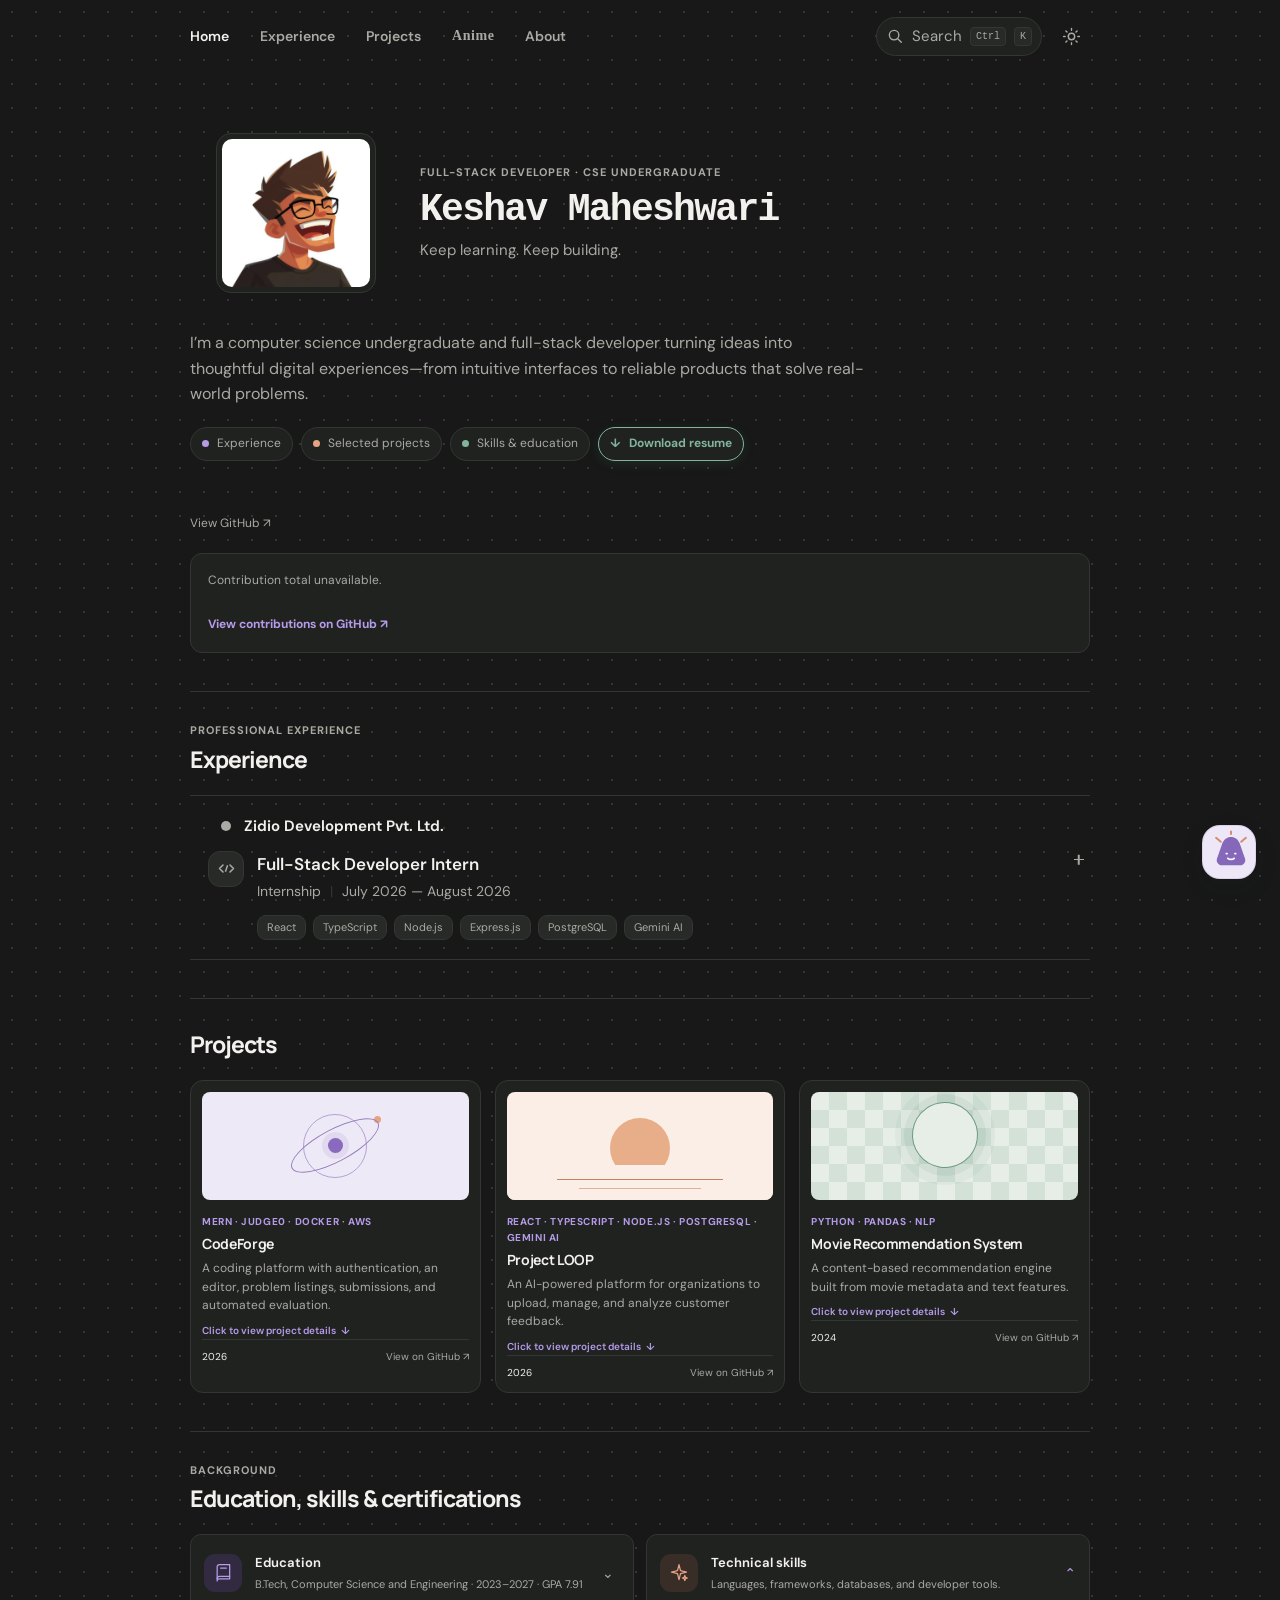
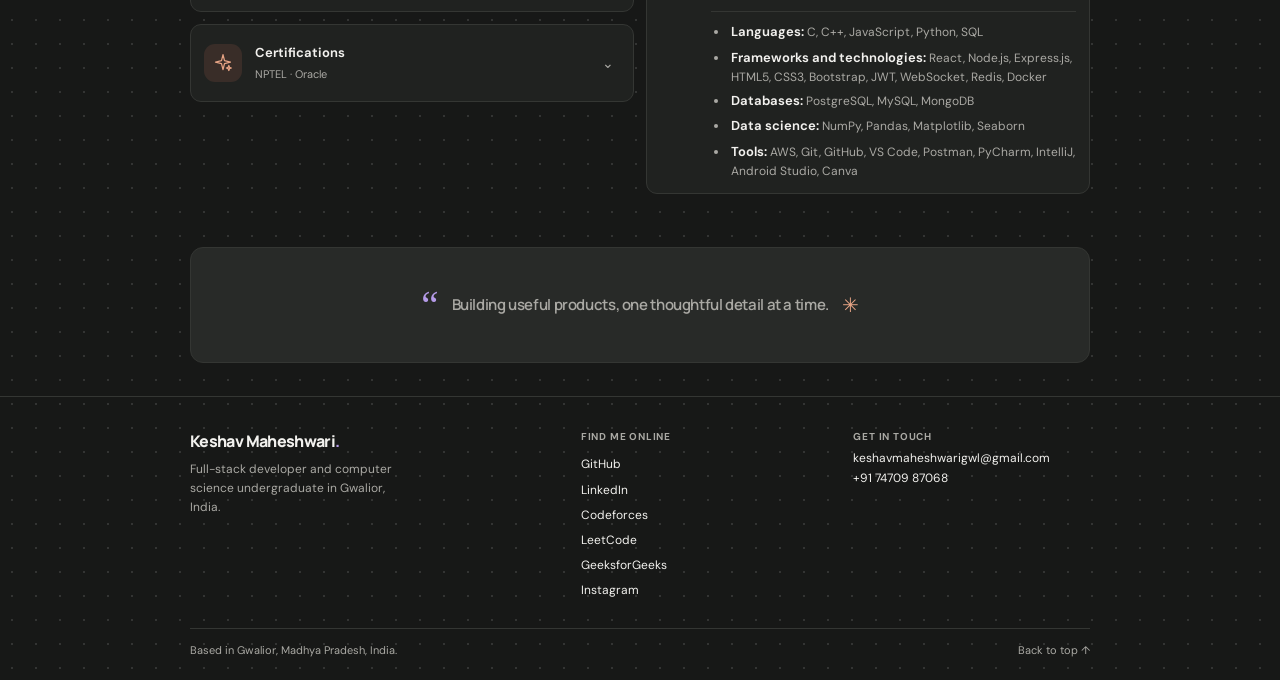
==== commit cf36c0f7: "Update portfolio education and skills layout Co-authored-by: Copilot <223556219+Copilot@users.norepl" ====
--- a/index.html
+++ b/index.html
@@ -76,7 +76,7 @@
           <a href="#home" aria-current="page">Home</a>
           <a href="#experience">Experience</a>
           <a href="#projects">Projects</a>
-          <a href="./anime.html">Anime</a>
+          <a class="anime-nav-link" href="./anime.html">Anime</a>
           <a href="#about">About</a>
         </div>
         <div class="nav-tools">
@@ -252,30 +252,47 @@
           </div>
         </div>
         <div class="elsewhere-grid">
-          <details class="elsewhere-card">
-            <summary class="elsewhere-summary">
-              <span class="elsewhere-icon icon-book" aria-hidden="true"><svg viewBox="0 0 24 24"><path d="M5 4.5A2.5 2.5 0 0 1 7.5 2H20v17H7.5A2.5 2.5 0 0 0 5 21.5v-17Z"></path><path d="M5 18.5A2.5 2.5 0 0 1 7.5 16H20M9 6h7"></path></svg></span>
-              <span><strong>Amity University Madhya Pradesh</strong><span>B.Tech, Computer Science and Engineering · 2023–2027 · GPA 7.91</span></span>
-              <span class="card-arrow" aria-hidden="true">⌄</span>
-            </summary>
-            <p class="elsewhere-detail">Gwalior, Madhya Pradesh. Previously studied at Sanskar Public School (Intermediate, PCM; GPA 7.1) and St. Paul’s School (Grade 10; GPA 8.1).</p>
-          </details>
-          <details class="elsewhere-card">
-            <summary class="elsewhere-summary">
-              <span class="elsewhere-icon icon-sparkle" aria-hidden="true"><svg viewBox="0 0 24 24"><path d="m12 2 1.8 7.2L21 11l-7.2 1.8L12 20l-1.8-7.2L3 11l7.2-1.8L12 2Z"></path><path d="m19 15 .8 2.2L22 18l-2.2.8L19 21l-.8-2.2L16 18l2.2-.8L19 15Z"></path></svg></span>
-              <span><strong>Technical skills</strong><span>Languages, frameworks, databases, and developer tools.</span></span>
-              <span class="card-arrow" aria-hidden="true">⌄</span>
-            </summary>
-            <p class="elsewhere-detail">Languages: C, C++, JavaScript, Python, SQL. Frameworks and technologies: React, Node.js, Express.js, HTML5, CSS3, Bootstrap, JWT, WebSocket, Redis, Docker. Databases: PostgreSQL, MySQL, MongoDB. Data science: NumPy, Pandas, Matplotlib, Seaborn. Tools: AWS, Git, GitHub, VS Code, Postman, PyCharm, IntelliJ, Android Studio, Canva.</p>
-          </details>
-          <details class="elsewhere-card">
-            <summary class="elsewhere-summary">
-              <span class="elsewhere-icon icon-sparkle" aria-hidden="true"><svg viewBox="0 0 24 24"><path d="m12 2 1.8 7.2L21 11l-7.2 1.8L12 20l-1.8-7.2L3 11l7.2-1.8L12 2Z"></path><path d="m19 15 .8 2.2L22 18l-2.2.8L19 21l-.8-2.2L16 18l2.2-.8L19 15Z"></path></svg></span>
-              <span><strong>Certifications</strong><span>NPTEL · Oracle</span></span>
-              <span class="card-arrow" aria-hidden="true">⌄</span>
-            </summary>
-            <p class="elsewhere-detail">Advanced R Programming — NPTEL. Data Science Professional — Oracle.</p>
-          </details>
+          <div class="elsewhere-column">
+            <details class="elsewhere-card education-card" name="background-details">
+              <summary class="elsewhere-summary">
+                <span class="elsewhere-icon icon-book" aria-hidden="true"><svg viewBox="0 0 24 24"><path d="M5 4.5A2.5 2.5 0 0 1 7.5 2H20v17H7.5A2.5 2.5 0 0 0 5 21.5v-17Z"></path><path d="M5 18.5A2.5 2.5 0 0 1 7.5 16H20M9 6h7"></path></svg></span>
+                <span><strong>Education</strong><span>B.Tech, Computer Science and Engineering &middot; 2023&ndash;2027 &middot; GPA 7.91</span></span>
+                <span class="card-arrow" aria-hidden="true">&#8964;</span>
+              </summary>
+              <ul class="elsewhere-detail elsewhere-point-list">
+                <li><span><strong>University:</strong> Amity University Madhya Pradesh</span></li>
+                <li><span><strong>Intermediate:</strong> PCM, Sanskar Public School &middot; GPA 7.1</span></li>
+                <li><span><strong>Grade 10:</strong> St. Paul&rsquo;s School &middot; GPA 8.1</span></li>
+              </ul>
+            </details>
+            <details class="elsewhere-card certifications-card" name="background-details">
+              <summary class="elsewhere-summary">
+                <span class="elsewhere-icon icon-sparkle" aria-hidden="true"><svg viewBox="0 0 24 24"><path d="m12 2 1.8 7.2L21 11l-7.2 1.8L12 20l-1.8-7.2L3 11l7.2-1.8L12 2Z"></path><path d="m19 15 .8 2.2L22 18l-2.2.8L19 21l-.8-2.2L16 18l2.2-.8L19 15Z"></path></svg></span>
+                <span><strong>Certifications</strong><span>NPTEL &middot; Oracle</span></span>
+                <span class="card-arrow" aria-hidden="true">&#8964;</span>
+              </summary>
+              <ul class="elsewhere-detail elsewhere-point-list certification-point-list">
+                <li><span><strong>Advanced R Programming</strong><span>NPTEL</span></span></li>
+                <li><span><strong>Data Science Professional</strong><span>Oracle</span></span></li>
+              </ul>
+            </details>
+          </div>
+          <div class="elsewhere-column">
+            <details class="elsewhere-card technical-skills-card" name="background-details" open>
+              <summary class="elsewhere-summary">
+                <span class="elsewhere-icon icon-sparkle" aria-hidden="true"><svg viewBox="0 0 24 24"><path d="m12 2 1.8 7.2L21 11l-7.2 1.8L12 20l-1.8-7.2L3 11l7.2-1.8L12 2Z"></path><path d="m19 15 .8 2.2L22 18l-2.2.8L19 21l-.8-2.2L16 18l2.2-.8L19 15Z"></path></svg></span>
+                <span><strong>Technical skills</strong><span>Languages, frameworks, databases, and developer tools.</span></span>
+                <span class="card-arrow" aria-hidden="true">&#8964;</span>
+              </summary>
+              <ul class="elsewhere-detail technical-skills-list">
+                <li><strong>Languages:</strong> C, C++, JavaScript, Python, SQL</li>
+                <li><strong>Frameworks and technologies:</strong> React, Node.js, Express.js, HTML5, CSS3, Bootstrap, JWT, WebSocket, Redis, Docker</li>
+                <li><strong>Databases:</strong> PostgreSQL, MySQL, MongoDB</li>
+                <li><strong>Data science:</strong> NumPy, Pandas, Matplotlib, Seaborn</li>
+                <li><strong>Tools:</strong> AWS, Git, GitHub, VS Code, Postman, PyCharm, IntelliJ, Android Studio, Canva</li>
+              </ul>
+            </details>
+          </div>
         </div>
       </section>
     </main>
--- a/style.css
+++ b/style.css
@@ -277,6 +277,12 @@
   color: var(--ink);
 }
 
+.nav-links .anime-nav-link {
+  font-family: "Comic Sans MS", "Trebuchet MS", cursive;
+  font-weight: 700;
+  letter-spacing: 0.04em;
+}
+
 .nav-tools {
   gap: 11px;
 }
@@ -1262,6 +1268,13 @@
 .elsewhere-grid {
   display: grid;
   grid-template-columns: repeat(2, minmax(0, 1fr));
+  align-items: start;
+  gap: 12px;
+}
+
+.elsewhere-column {
+  display: grid;
+  align-content: start;
   gap: 12px;
 }
 
@@ -1304,6 +1317,66 @@
   border-top: 1px solid var(--line);
   color: var(--muted);
   font-size: 12px;
+}
+
+.elsewhere-point-list {
+  display: grid;
+  gap: 8px;
+  padding-left: 0;
+  list-style: none;
+  line-height: 1.5;
+}
+
+.elsewhere-point-list li {
+  display: grid;
+  grid-template-columns: 6px minmax(0, 1fr);
+  align-items: start;
+  gap: 9px;
+}
+
+.elsewhere-point-list li::before {
+  width: 6px;
+  height: 6px;
+  margin-top: 6px;
+  border-radius: 50%;
+  background: var(--accent);
+  content: "";
+}
+
+.elsewhere-point-list strong {
+  color: var(--ink);
+  font-weight: 650;
+}
+
+.certification-point-list li::before {
+  background: var(--peach);
+}
+
+.certification-point-list li > span > span {
+  display: block;
+  color: var(--muted);
+  font-size: 11px;
+}
+
+.technical-skills-list {
+  margin: 0 13px 13px 64px;
+  padding-left: 18px;
+  line-height: 1.55;
+}
+
+.technical-skills-list li {
+  margin-bottom: 5px;
+  padding-left: 2px;
+}
+
+.technical-skills-list li:last-child {
+  margin-bottom: 0;
+}
+
+.technical-skills-list strong {
+  color: var(--ink);
+  font-size: inherit;
+  font-weight: 650;
 }
 
 .elsewhere-icon {
@@ -1911,8 +1984,25 @@
   }
 
   .elsewhere-grid {
-    grid-template-columns: 1fr;
+    display: flex;
+    flex-direction: column;
     gap: 9px;
+  }
+
+  .elsewhere-column {
+    display: contents;
+  }
+
+  .education-card {
+    order: 1;
+  }
+
+  .technical-skills-card {
+    order: 2;
+  }
+
+  .certifications-card {
+    order: 3;
   }
 
   .closing-note {
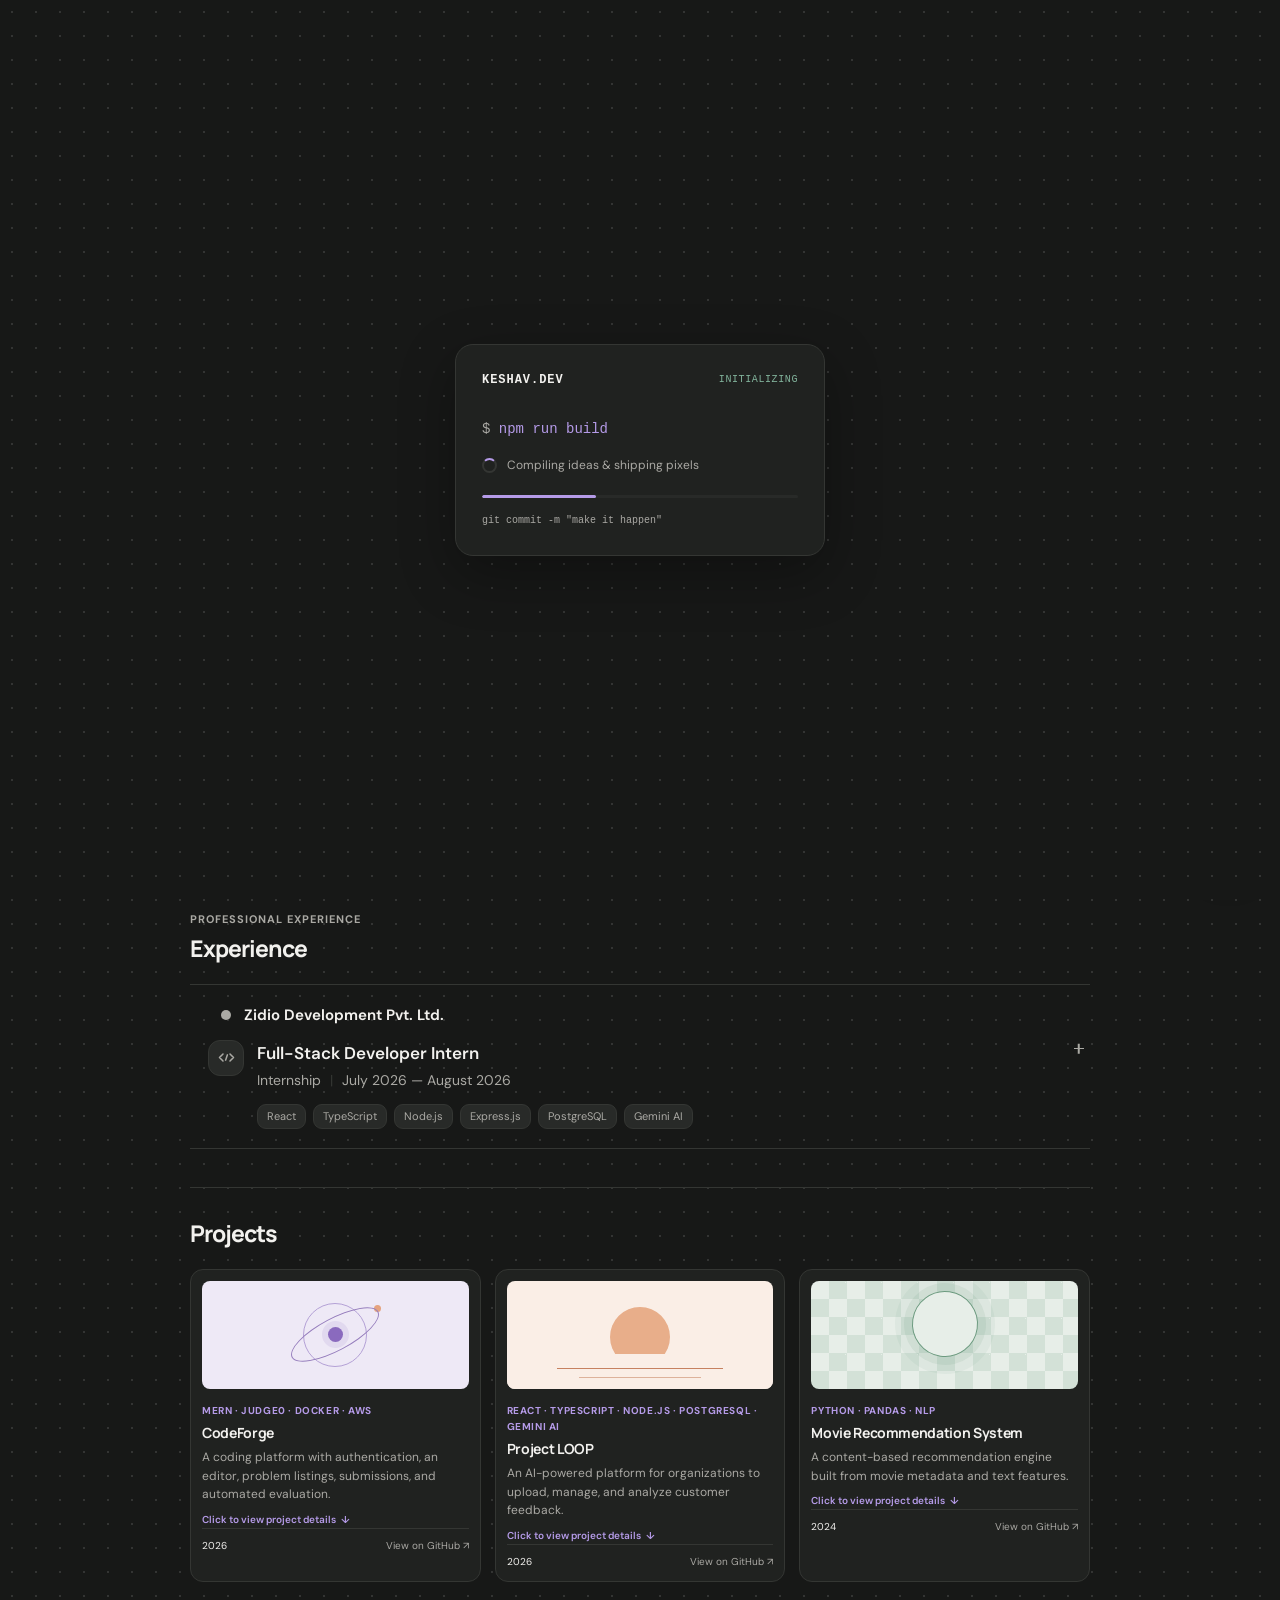
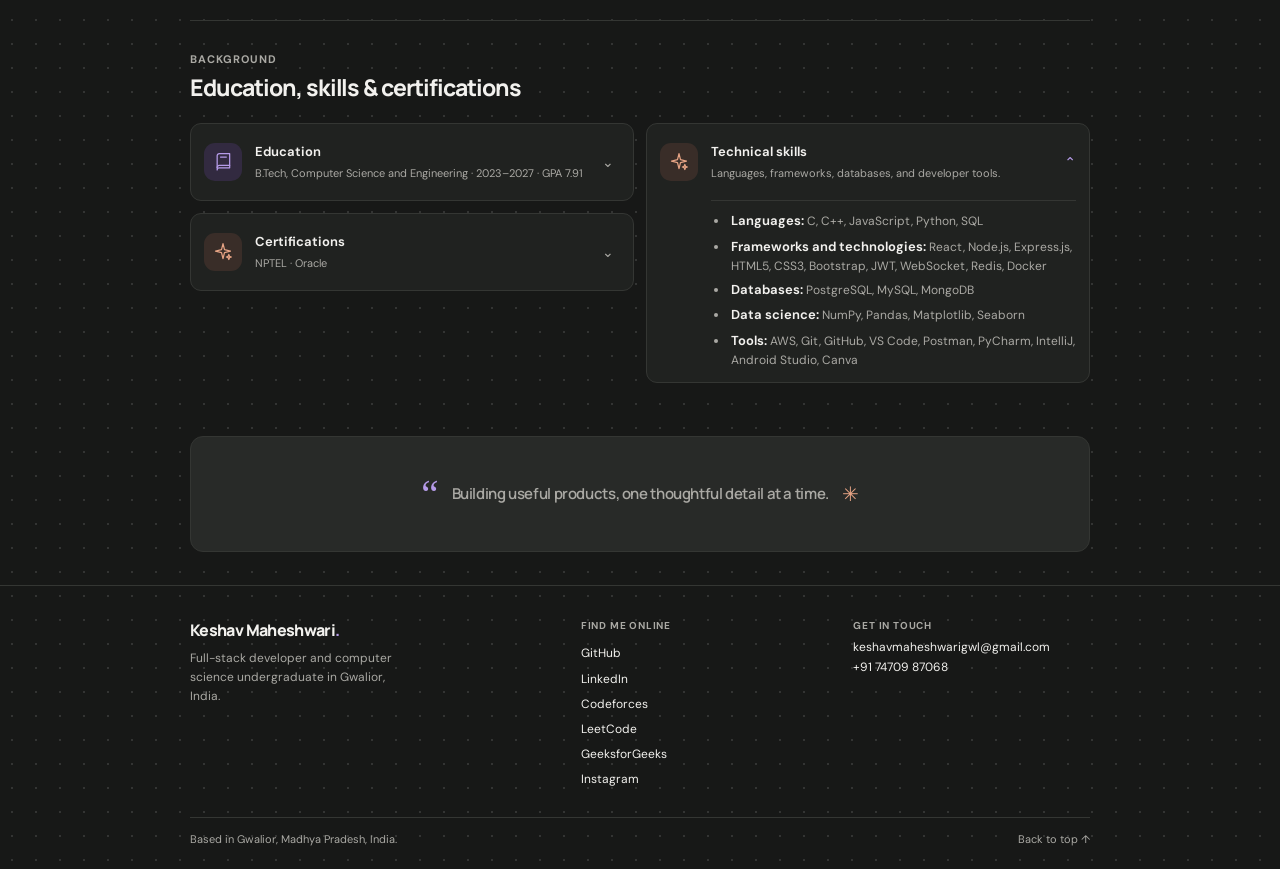
==== commit ae26d162: "Update portfolio features Co-authored-by: Copilot <223556219+Copilot@users.noreply.github.com>" ====
--- a/index.html
+++ b/index.html
@@ -76,7 +76,7 @@
           <a href="#home" aria-current="page">Home</a>
           <a href="#experience">Experience</a>
           <a href="#projects">Projects</a>
-          <a class="anime-nav-link" href="./anime.html">Anime</a>
+          <a class="anime-nav-link" href="#anime">Anime</a>
           <a href="#about">About</a>
         </div>
         <div class="nav-tools">
@@ -108,6 +108,19 @@
             <p class="eyebrow">Full-Stack Developer · CSE Undergraduate</p>
             <h1 id="intro-title">Keshav Maheshwari</h1>
             <p class="profile-tagline">Keep learning. Keep building.</p>
+            <span class="visitor-count" role="img" aria-label="Cumulative visitor count" title="Cumulative visitor count">
+              <svg class="visitor-count-eye" viewBox="0 0 24 24" aria-hidden="true">
+                <path d="M2.5 12s3.4-6 9.5-6 9.5 6 9.5 6-3.4 6-9.5 6-9.5-6-9.5-6Z" />
+                <circle cx="12" cy="12" r="2.5" />
+              </svg>
+              <img
+                class="visitor-count-image"
+                src="https://visitor-badge.laobi.icu/badge?page_id=keshavzolo.portfolio&amp;left_text=%20&amp;left_color=transparent&amp;right_color=transparent&amp;height=20"
+                alt=""
+                referrerpolicy="no-referrer"
+              />
+              <span class="visitor-count-fallback" hidden>Unavailable</span>
+            </span>
           </div>
         </div>
         <p class="intro-line">I’m a computer science undergraduate and full-stack developer turning ideas into thoughtful digital experiences—from intuitive interfaces to reliable products that solve real-world problems.</p>
@@ -119,25 +132,65 @@
         </div>
       </section>
 
+      <section class="music-player-section" aria-label="Featured audio">
+        <div class="music-player">
+          <div class="music-art" aria-hidden="true">
+            <div class="music-record"><span class="music-record-label"></span></div>
+            <span class="music-tonearm"></span>
+          </div>
+          <div class="music-player-main">
+            <div class="music-player-top">
+              <div class="music-track-copy">
+                <p class="music-kicker">Now playing</p>
+                <h2>Always With Me</h2>
+                <p class="music-artist">Flute · Spirited Away</p>
+              </div>
+              <button class="music-play-toggle" type="button" aria-label="Play Always With Me" aria-pressed="false">
+                <svg class="music-play-icon" aria-hidden="true" viewBox="0 0 24 24">
+                  <path d="M8 5v14l11-7z"></path>
+                </svg>
+                <svg class="music-pause-icon" aria-hidden="true" viewBox="0 0 24 24">
+                  <path d="M7 5h4v14H7zm6 0h4v14h-4z"></path>
+                </svg>
+              </button>
+            </div>
+            <div class="music-timeline">
+              <input class="music-seek" type="range" min="0" max="1000" value="0" step="1" aria-label="Seek through Always With Me" disabled />
+              <div class="music-time" aria-hidden="true">
+                <span class="music-current-time">00:00</span>
+                <span class="music-duration">00:00</span>
+              </div>
+            </div>
+            <p class="music-status" role="status" aria-live="polite"></p>
+          </div>
+          <audio id="music-audio" preload="metadata">
+            <source src="./always-with-me-flute.mp3" type="audio/mpeg" />
+          </audio>
+        </div>
+      </section>
+
       <section class="content-section contributions-section" aria-label="GitHub contributions">
         <div class="section-heading">
           <a class="contributions-link" href="https://github.com/keshavzolo" target="_blank" rel="noopener noreferrer">View GitHub <span aria-hidden="true">↗</span></a>
         </div>
         <div class="contributions-card">
           <p class="contributions-total" id="contributions-total" aria-live="polite">Loading GitHub contributions...</p>
-          <div class="contributions-scroll" tabindex="0" aria-label="Scrollable contribution calendar">
-            <div class="contributions-calendar" id="contributions-calendar"></div>
+          <div class="contributions-graph-control">
+            <div class="contributions-scroll" tabindex="0" aria-label="Scrollable contribution calendar">
+              <div class="contributions-calendar" id="contributions-calendar"></div>
+            </div>
+            <input class="contributions-slider" type="range" min="0" max="0" value="0" step="1" aria-label="Scroll contribution graph by week" disabled />
+            <div class="contributions-legend" aria-hidden="true">
+              <span>Less</span>
+              <span class="contribution-day level-0"></span>
+              <span class="contribution-day level-1"></span>
+              <span class="contribution-day level-2"></span>
+              <span class="contribution-day level-3"></span>
+              <span class="contribution-day level-4"></span>
+              <span>More</span>
+            </div>
           </div>
           <a class="contributions-error" href="https://github.com/keshavzolo" target="_blank" rel="noopener noreferrer">View contributions on GitHub <span aria-hidden="true">↗</span></a>
-          <div class="contributions-legend" aria-hidden="true">
-            <span>Less</span>
-            <span class="contribution-day level-0"></span>
-            <span class="contribution-day level-1"></span>
-            <span class="contribution-day level-2"></span>
-            <span class="contribution-day level-3"></span>
-            <span class="contribution-day level-4"></span>
-            <span>More</span>
-          </div>
         </div>
       </section>
 
@@ -295,6 +348,39 @@
           </div>
         </div>
       </section>
+
+      <div class="anime-page anime-inline-page">
+        <section class="content-section" id="anime" aria-labelledby="anime-title">
+          <div class="section-heading">
+            <div>
+              <p class="eyebrow">A few favorites</p>
+              <h1 id="anime-title">Anime</h1>
+            </div>
+          </div>
+          <div class="anime-grid">
+            <article class="anime-card anime-card-naruto">
+              <img class="anime-poster" src="https://cdn.myanimelist.net/images/anime/13/17405.jpg" alt="Naruto" loading="lazy" />
+              <h2 class="anime-title">Naruto</h2>
+            </article>
+            <article class="anime-card anime-card-haikyuu">
+              <img class="anime-poster" src="https://cdn.myanimelist.net/images/anime/7/76014.jpg" alt="Haikyuu!!" loading="lazy" />
+              <h2 class="anime-title">Haikyuu!!</h2>
+            </article>
+            <article class="anime-card anime-card-bleach">
+              <img class="anime-poster" src="https://cdn.myanimelist.net/images/anime/3/40451.jpg" alt="Bleach" loading="lazy" />
+              <h2 class="anime-title">Bleach</h2>
+            </article>
+            <article class="anime-card anime-card-attack-on-titan">
+              <img class="anime-poster" src="https://cdn.myanimelist.net/images/anime/10/47347.jpg" alt="Attack on Titan" loading="lazy" />
+              <h2 class="anime-title">Attack on Titan</h2>
+            </article>
+            <article class="anime-card anime-card-demon-slayer">
+              <img class="anime-poster" src="https://cdn.myanimelist.net/images/anime/1286/99889.jpg" alt="Demon Slayer: Kimetsu no Yaiba" loading="lazy" />
+              <h2 class="anime-title">Demon Slayer</h2>
+            </article>
+          </div>
+        </section>
+      </div>
     </main>
 
     <aside class="closing-note wrap" aria-label="A thought to take with you">
--- a/style.css
+++ b/style.css
@@ -350,6 +350,240 @@
   padding-bottom: 53px;
 }
 
+.music-player-section {
+  padding-bottom: 32px;
+}
+
+.music-player {
+  display: grid;
+  max-width: 760px;
+  grid-template-columns: 104px minmax(0, 1fr);
+  align-items: center;
+  gap: 20px;
+  margin-inline: auto;
+  padding: 16px 20px;
+  border: 1px solid #282929;
+  border-radius: 20px;
+  background: #0e0f0f;
+  color: #f1f0ee;
+}
+
+.music-art {
+  position: relative;
+  display: grid;
+  width: 104px;
+  height: 104px;
+  place-items: center;
+}
+
+.music-record {
+  display: grid;
+  width: 92px;
+  height: 92px;
+  place-items: center;
+  border: 1px solid #2b2c2c;
+  border-radius: 50%;
+  background: repeating-radial-gradient(circle, #141515 0 2px, #242525 2.5px 3px, #111212 3.5px 5px);
+  box-shadow: 0 8px 20px rgb(0 0 0 / 35%);
+}
+
+.music-player.is-playing .music-record {
+  animation: music-record-spin 4s linear infinite;
+}
+
+@keyframes music-record-spin {
+  to {
+    transform: rotate(360deg);
+  }
+}
+
+.music-record-label {
+  width: 9px;
+  height: 9px;
+  border: 2px solid #b8b8b5;
+  border-radius: 50%;
+  background: #e4e3df;
+}
+
+.music-tonearm {
+  position: absolute;
+  top: 5px;
+  right: 13px;
+  width: 3px;
+  height: 46px;
+  transform: rotate(31deg);
+  transform-origin: top center;
+  border-radius: 3px;
+  background: #a4a4a2;
+}
+
+.music-tonearm::before,
+.music-tonearm::after {
+  position: absolute;
+  left: 50%;
+  width: 8px;
+  height: 8px;
+  transform: translateX(-50%);
+  border: 1px solid #aaa;
+  border-radius: 50%;
+  background: #454646;
+  content: "";
+}
+
+.music-tonearm::before {
+  top: -3px;
+}
+
+.music-tonearm::after {
+  bottom: -3px;
+  width: 6px;
+  height: 6px;
+}
+
+.music-player-main {
+  min-width: 0;
+}
+
+.music-player-top {
+  display: flex;
+  align-items: center;
+  justify-content: space-between;
+  gap: 20px;
+}
+
+.music-kicker,
+.music-artist,
+.music-track-copy h2,
+.music-status {
+  margin: 0;
+}
+
+.music-kicker,
+.music-artist,
+.music-time {
+  color: #a4a4a2;
+  font-family: Consolas, "Courier New", monospace;
+}
+
+.music-kicker {
+  margin-bottom: 6px;
+  font-size: 11px;
+  letter-spacing: 0.12em;
+  text-transform: uppercase;
+}
+
+.music-track-copy h2 {
+  font-family: Manrope, "Segoe UI", sans-serif;
+  font-size: 18px;
+  line-height: 1.4;
+}
+
+.music-artist {
+  margin-top: 6px;
+  font-size: 13px;
+}
+
+.music-play-toggle {
+  display: grid;
+  width: 48px;
+  height: 48px;
+  flex: 0 0 auto;
+  place-items: center;
+  padding: 0;
+  border: 1px solid #555656;
+  border-radius: 50%;
+  background: transparent;
+  color: #f1f0ee;
+  cursor: pointer;
+  transition: background-color 150ms ease, border-color 150ms ease;
+}
+
+.music-play-toggle:hover {
+  border-color: #aaa;
+  background: #202121;
+}
+
+.music-play-toggle svg {
+  width: 21px;
+  height: 21px;
+  fill: currentColor;
+}
+
+.music-pause-icon,
+.music-player.is-playing .music-play-icon {
+  display: none;
+}
+
+.music-player.is-playing .music-pause-icon {
+  display: block;
+}
+
+.music-timeline {
+  margin-top: 14px;
+}
+
+.music-seek {
+  display: block;
+  width: 100%;
+  height: 18px;
+  margin: 0;
+  appearance: none;
+  background: transparent;
+  cursor: pointer;
+}
+
+.music-seek:disabled {
+  cursor: default;
+}
+
+.music-seek::-webkit-slider-runnable-track {
+  height: 4px;
+  border-radius: 4px;
+  background: linear-gradient(to right, #d5d4d1 var(--music-progress, 0%), #383939 var(--music-progress, 0%));
+}
+
+.music-seek::-moz-range-track {
+  height: 4px;
+  border-radius: 4px;
+  background: #383939;
+}
+
+.music-seek::-moz-range-progress {
+  height: 4px;
+  border-radius: 4px;
+  background: #d5d4d1;
+}
+
+.music-seek::-webkit-slider-thumb {
+  width: 10px;
+  height: 10px;
+  margin-top: -3px;
+  appearance: none;
+  border: 0;
+  border-radius: 50%;
+  background: #f1f0ee;
+}
+
+.music-seek::-moz-range-thumb {
+  width: 10px;
+  height: 10px;
+  border: 0;
+  border-radius: 50%;
+  background: #f1f0ee;
+}
+
+.music-time {
+  display: flex;
+  justify-content: space-between;
+  font-size: 11px;
+  line-height: 1.4;
+}
+
+.music-status {
+  color: #e6a384;
+  font-size: 11px;
+}
+
 .profile {
   display: flex;
   align-items: center;
@@ -421,6 +655,51 @@
 
 .profile-tagline.is-fading {
   opacity: 0;
+}
+
+.visitor-count {
+  position: relative;
+  display: inline-flex;
+  width: max-content;
+  height: 20px;
+  margin-top: 4px;
+  vertical-align: middle;
+}
+
+.visitor-count-image {
+  display: block;
+  height: 20px;
+  opacity: 0.75;
+}
+
+html:not(.dark) .visitor-count-image {
+  filter: invert(1);
+}
+
+.visitor-count-eye {
+  position: absolute;
+  z-index: 1;
+  top: 4px;
+  left: 2px;
+  width: 12px;
+  height: 12px;
+  fill: none;
+  stroke: var(--muted);
+  stroke-width: 1.8;
+  pointer-events: none;
+}
+
+.visitor-count-fallback {
+  display: inline-flex;
+  align-items: center;
+  padding-left: 17px;
+  color: var(--muted);
+  font-size: 12px;
+  line-height: 20px;
+}
+
+.visitor-count-fallback[hidden] {
+  display: none;
 }
 
 .role-line {
@@ -531,6 +810,11 @@
   padding-top: 0;
 }
 
+.contributions-section .section-heading {
+  max-width: 760px;
+  margin-inline: auto;
+}
+
 .contributions-link {
   color: var(--muted);
   font-size: 12px;
@@ -542,6 +826,8 @@
 }
 
 .contributions-card {
+  max-width: 760px;
+  margin-inline: auto;
   padding: 17px;
   border: 1px solid var(--line);
   border-radius: 12px;
@@ -563,46 +849,95 @@
   font-weight: 700;
 }
 
-.contributions-card.has-error .contributions-scroll,
+.contributions-card.has-error .contributions-graph-control,
 .contributions-card.has-error .contributions-legend {
   display: none;
 }
 
 .contributions-card.has-error .contributions-error {
   display: inline-block;
+}
+
+.contributions-graph-control {
+  width: 100%;
+  max-width: 724px;
+  margin-inline: auto;
 }
 
 .contributions-scroll {
   overflow-x: auto;
   padding-bottom: 5px;
+  scrollbar-width: none;
+}
+
+.contributions-scroll::-webkit-scrollbar {
+  display: none;
+}
+
+.contributions-slider {
+  display: block;
+  width: 100%;
+  height: 18px;
+  margin: 4px 0 0;
+  appearance: none;
+  background: transparent;
+  cursor: pointer;
+}
+
+.contributions-slider:disabled {
+  cursor: default;
+}
+
+.contributions-slider::-webkit-slider-runnable-track {
+  height: 4px;
+  border-radius: 4px;
+  background: var(--line);
+}
+
+.contributions-slider::-moz-range-track {
+  height: 4px;
+  border-radius: 4px;
+  background: var(--line);
+}
+
+.contributions-slider::-webkit-slider-thumb {
+  width: 12px;
+  height: 12px;
+  margin-top: -4px;
+  appearance: none;
+  border: 0;
+  border-radius: 50%;
+  background: var(--ink);
+}
+
+.contributions-slider::-moz-range-thumb {
+  width: 12px;
+  height: 12px;
+  border: 0;
+  border-radius: 50%;
+  background: var(--ink);
 }
 
 .contributions-calendar {
   display: grid;
   width: max-content;
-  grid-template-columns: 26px repeat(53, 11px);
-  grid-template-rows: 16px 7px repeat(7, 11px);
-  column-gap: 3px;
-  row-gap: 3px;
+  grid-template-columns: repeat(53, 14px);
+  grid-template-rows: 20px 4px repeat(7, 14px);
+  column-gap: 4px;
+  row-gap: 4px;
 }
 
 .contributions-month {
   grid-row: 1;
   color: var(--muted);
-  font-size: 10px;
-  line-height: 16px;
-}
-
-.contributions-weekday {
-  grid-column: 1;
-  color: var(--muted);
-  font-size: 9px;
-  line-height: 11px;
+  font-size: 12px;
+  font-weight: 600;
+  line-height: 20px;
 }
 
 .contribution-day {
-  width: 11px;
-  height: 11px;
+  width: 14px;
+  height: 14px;
   border: 1px solid rgb(0 0 0 / 4%);
   border-radius: 3px;
   background: var(--surface-soft);
@@ -903,6 +1238,23 @@
 .anime-page {
   min-height: calc(100vh - 60px);
   max-width: 1040px;
+}
+
+.anime-inline-page {
+  display: none;
+}
+
+body.anime-view main > :not(.music-player-section):not(.anime-inline-page) {
+  display: none;
+}
+
+body.anime-view .anime-inline-page {
+  display: block;
+}
+
+body.anime-view .closing-note,
+body.anime-view .site-footer {
+  display: none;
 }
 
 .anime-page .content-section {
@@ -1876,6 +2228,60 @@
     padding-bottom: 38px;
   }
 
+  .music-player-section {
+    padding-bottom: 26px;
+  }
+
+  .music-player {
+    grid-template-columns: 66px minmax(0, 1fr);
+    gap: 10px;
+    padding: 12px 14px;
+    border-radius: 17px;
+  }
+
+  .music-art {
+    width: 66px;
+    height: 66px;
+  }
+
+  .music-record {
+    width: 60px;
+    height: 60px;
+  }
+
+  .music-tonearm {
+    top: 1px;
+    right: 8px;
+    height: 31px;
+  }
+
+  .music-kicker {
+    margin-bottom: 5px;
+    font-size: 9px;
+  }
+
+  .music-track-copy h2 {
+    font-size: 14px;
+  }
+
+  .music-artist {
+    margin-top: 4px;
+    font-size: 11px;
+  }
+
+  .music-player-top {
+    gap: 8px;
+  }
+
+  .music-play-toggle {
+    width: 40px;
+    height: 40px;
+  }
+
+  .music-timeline {
+    margin-top: 12px;
+  }
+
   .profile {
     gap: 22px;
     min-height: 0;
@@ -2125,4 +2531,8 @@
     animation-iteration-count: 1 !important;
     transition-duration: 0.01ms !important;
   }
-}
+
+  .music-player.is-playing .music-record {
+    animation: none !important;
+  }
+}
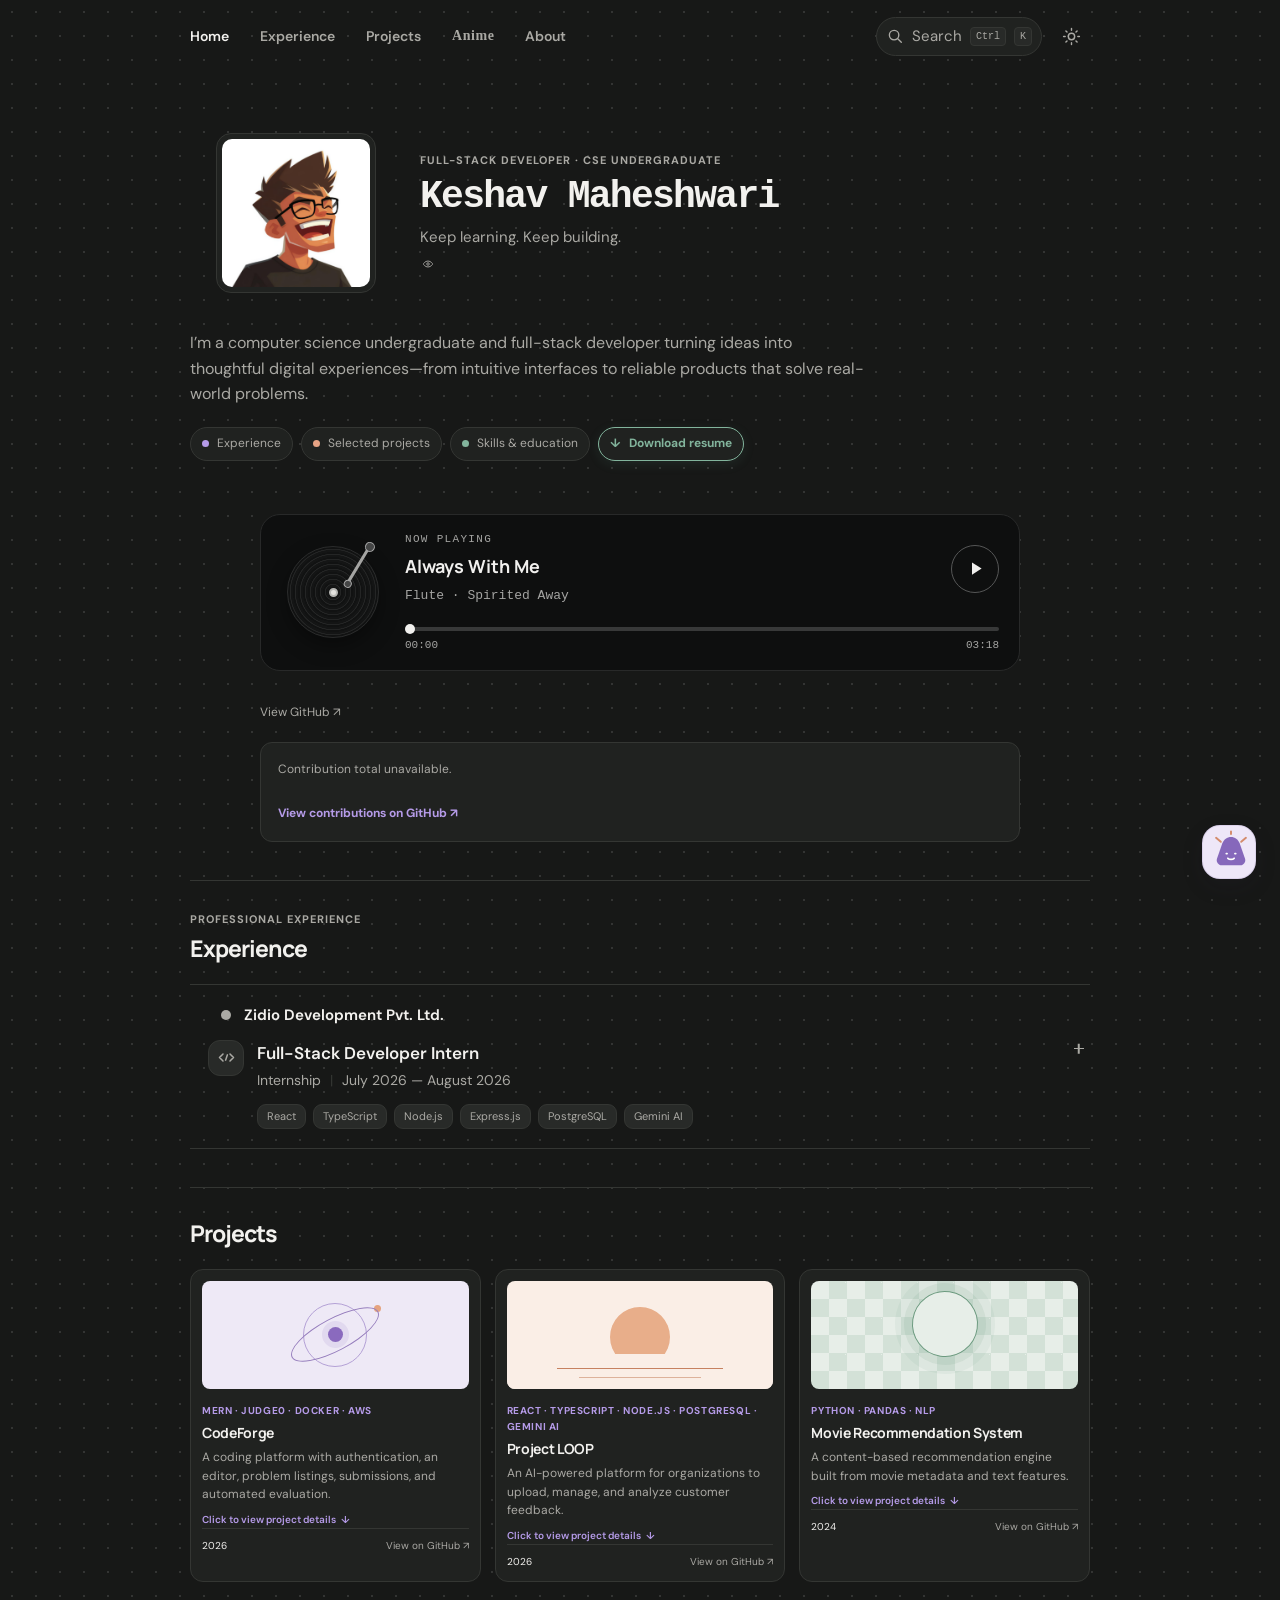
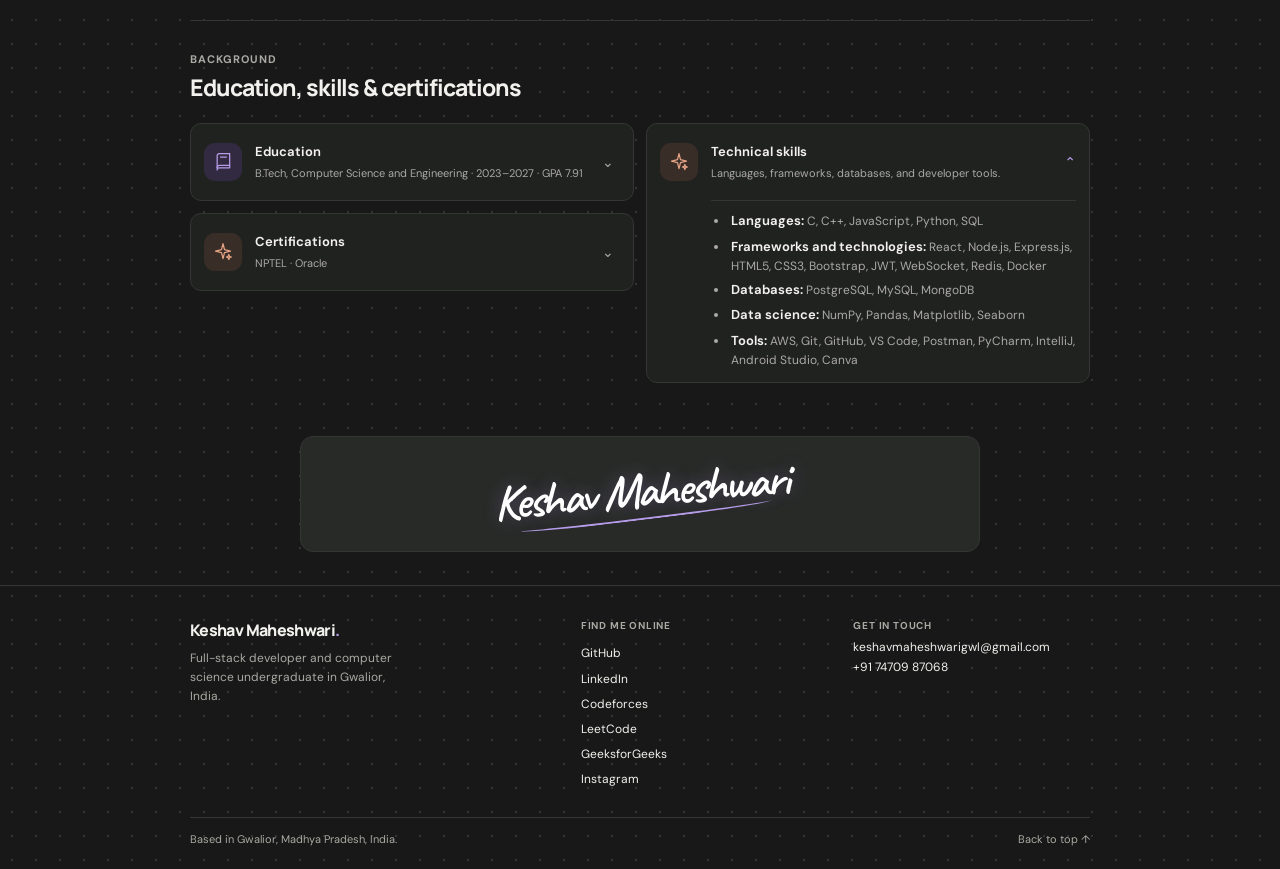
==== commit 45d8497f: "Style handwritten portfolio signature Co-authored-by: Copilot <223556219+Copilot@users.noreply.githu" ====
--- a/index.html
+++ b/index.html
@@ -384,9 +384,7 @@
     </main>
 
     <aside class="closing-note wrap" aria-label="A thought to take with you">
-      <span class="quote-mark" aria-hidden="true">“</span>
-      <p>Building useful products, one thoughtful detail at a time.</p>
-      <span class="quote-spark" aria-hidden="true">✳</span>
+      <span class="signature-mark" aria-hidden="true">Keshav Maheshwari</span>
     </aside>
 
     <footer class="site-footer">
--- a/style.css
+++ b/style.css
@@ -1,4 +1,4 @@
-@import url("https://fonts.googleapis.com/css2?family=DM+Sans:wght@400;500;600;700&family=Manrope:wght@400;500;600;700;800&display=swap");
+@import url("https://fonts.googleapis.com/css2?family=Caveat:wght@500;600&family=DM+Sans:wght@400;500;600;700&family=Manrope:wght@400;500;600;700;800&display=swap");
 
 :root {
   color-scheme: light;
@@ -1793,6 +1793,7 @@
 
 .closing-note {
   display: flex;
+  max-width: 680px;
   min-height: 116px;
   align-items: center;
   justify-content: center;
@@ -1804,26 +1805,31 @@
   background: var(--surface-soft);
 }
 
-.closing-note p {
-  margin: 0;
-  color: var(--muted);
-  font-family: Manrope, "Segoe UI", sans-serif;
-  font-size: 15px;
+.signature-mark {
+  position: relative;
+  display: inline-block;
+  padding: 0 6px 7px;
+  color: #fff;
+  font-family: Caveat, "Segoe Script", cursive;
+  font-size: clamp(34px, 6vw, 50px);
   font-weight: 600;
-  letter-spacing: -0.025em;
-  text-align: center;
-}
-
-.quote-mark {
-  color: var(--accent);
-  font-family: Georgia, serif;
-  font-size: 39px;
-  line-height: 0.7;
-}
-
-.quote-spark {
-  color: var(--peach);
-  font-size: 20px;
+  letter-spacing: -0.06em;
+  line-height: 1;
+  white-space: nowrap;
+  text-shadow: 0 0 18px rgba(181, 155, 232, 0.3);
+  transform: rotate(-5deg);
+}
+
+.signature-mark::after {
+  position: absolute;
+  right: 8%;
+  bottom: 3px;
+  left: 10%;
+  height: 6px;
+  border-bottom: 2px solid var(--accent);
+  border-radius: 50%;
+  content: "";
+  transform: rotate(-2deg);
 }
 
 .site-footer {
@@ -2416,11 +2422,6 @@
     gap: 8px;
   }
 
-  .closing-note p {
-    max-width: 240px;
-    font-size: 13px;
-  }
-
   .footer-top {
     grid-template-columns: 1fr 1fr;
     gap: 24px 18px;
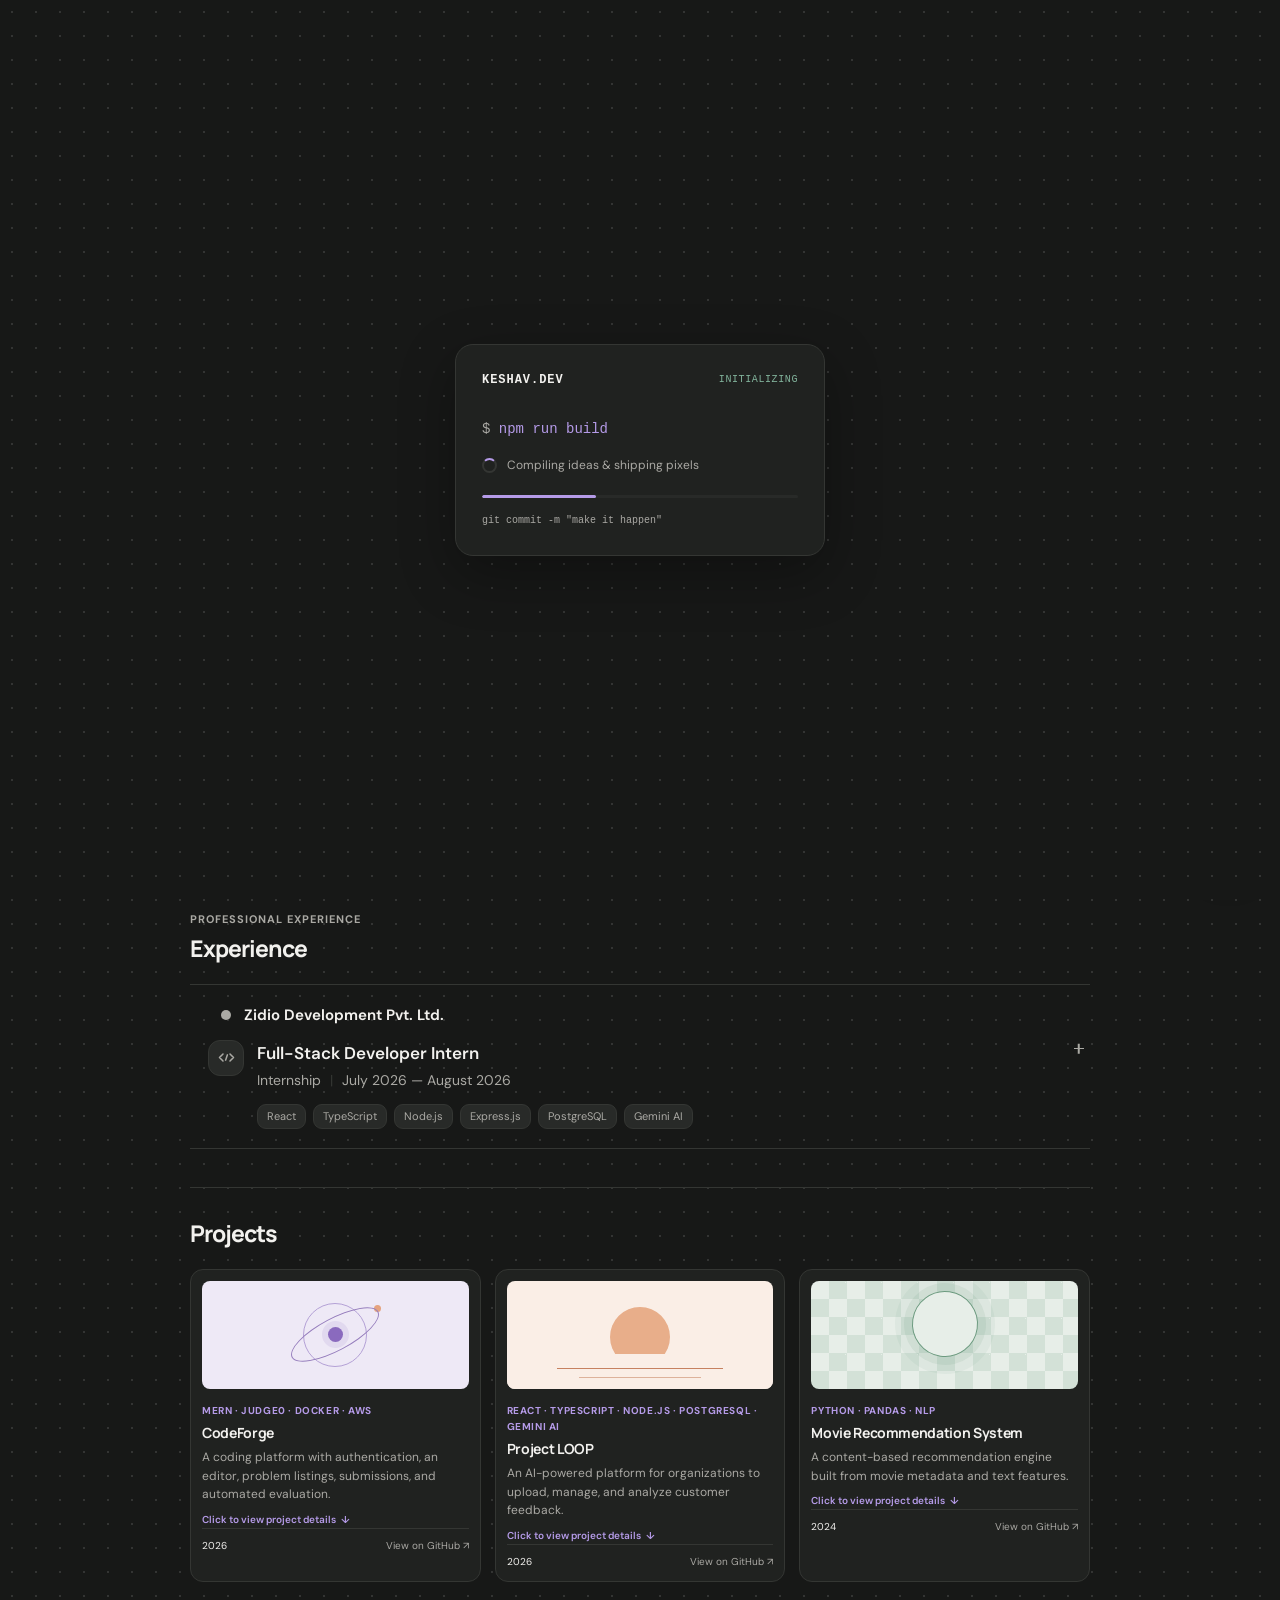
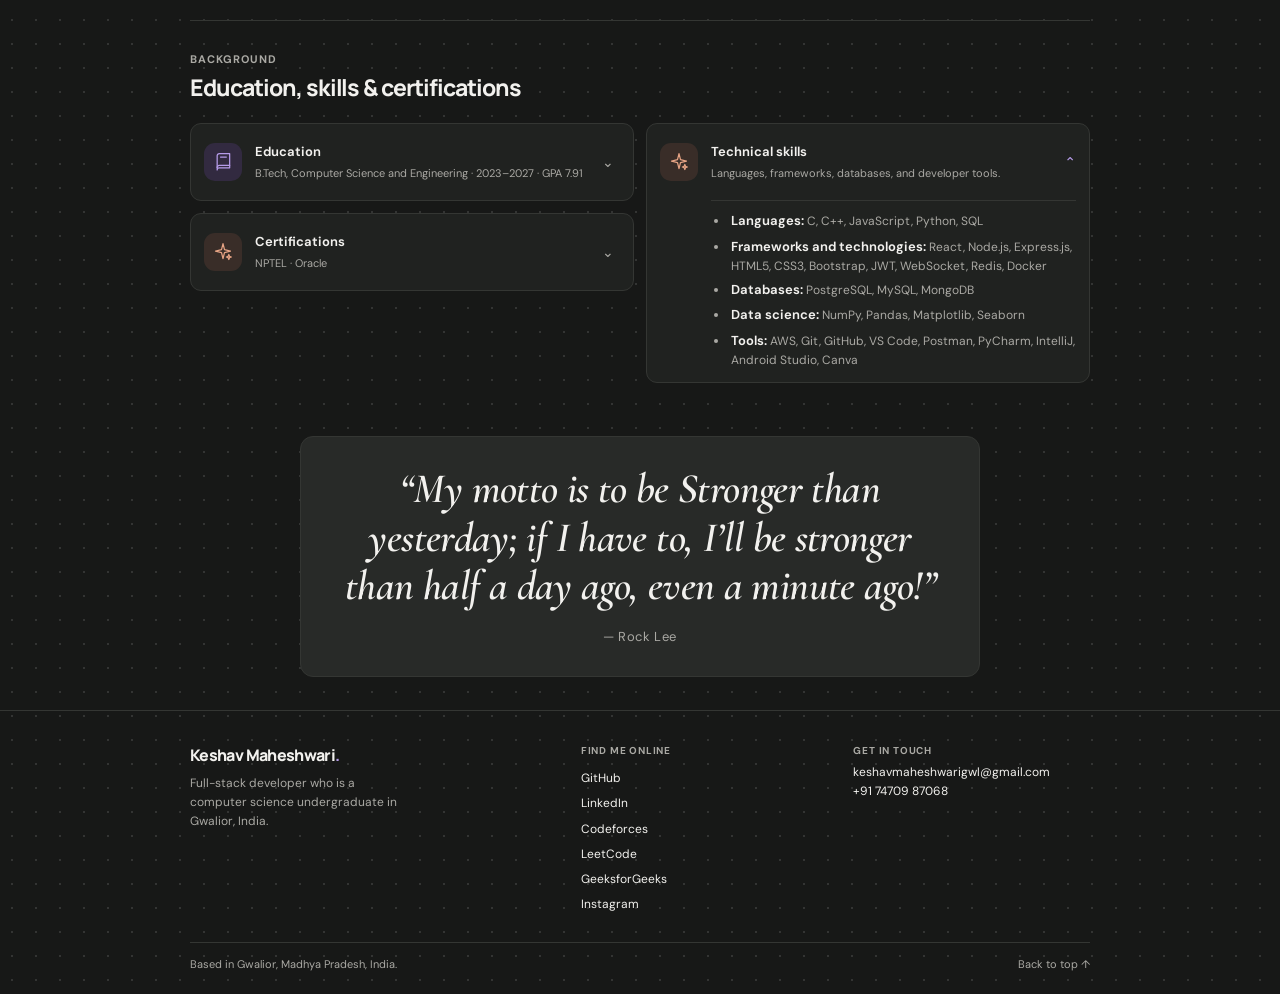
==== commit a354eb65: "Update portfolio quote and footer Co-authored-by: Copilot <223556219+Copilot@users.noreply.github.co" ====
--- a/index.html
+++ b/index.html
@@ -384,7 +384,10 @@
     </main>
 
     <aside class="closing-note wrap" aria-label="A thought to take with you">
-      <span class="signature-mark" aria-hidden="true">Keshav Maheshwari</span>
+      <blockquote class="closing-quote">
+        <p>“My motto is to be Stronger than yesterday; if I have to, I’ll be stronger than half a day ago, even a minute ago!”</p>
+        <cite>— Rock Lee</cite>
+      </blockquote>
     </aside>
 
     <footer class="site-footer">
@@ -392,7 +395,7 @@
         <div class="footer-top">
           <div class="footer-brand">
             <a class="footer-name" href="#home">Keshav Maheshwari<span class="brand-dot">.</span></a>
-            <p>Full-stack developer and computer science undergraduate in Gwalior, India.</p>
+            <p>Full-stack developer who is a computer science undergraduate in Gwalior, India.</p>
           </div>
           <nav class="footer-nav" aria-label="Footer navigation">
             <span class="footer-label">Find me online</span>
--- a/style.css
+++ b/style.css
@@ -1,4 +1,4 @@
-@import url("https://fonts.googleapis.com/css2?family=Caveat:wght@500;600&family=DM+Sans:wght@400;500;600;700&family=Manrope:wght@400;500;600;700;800&display=swap");
+@import url("https://fonts.googleapis.com/css2?family=Caveat:wght@500;600&family=Cormorant+Garamond:ital,wght@0,500;0,600;1,500&family=DM+Sans:wght@400;500;600;700&family=Manrope:wght@400;500;600;700;800&display=swap");
 
 :root {
   color-scheme: light;
@@ -1794,42 +1794,41 @@
 .closing-note {
   display: flex;
   max-width: 680px;
-  min-height: 116px;
+  min-height: 160px;
   align-items: center;
   justify-content: center;
   gap: 13px;
   margin-top: 15px;
   margin-bottom: 33px;
+  padding: 28px 36px;
   border: 1px solid var(--line);
   border-radius: 13px;
   background: var(--surface-soft);
 }
 
-.signature-mark {
+.closing-quote {
   position: relative;
-  display: inline-block;
-  padding: 0 6px 7px;
-  color: #fff;
-  font-family: Caveat, "Segoe Script", cursive;
-  font-size: clamp(34px, 6vw, 50px);
+  width: 100%;
+  margin: 0;
+  text-align: center;
+}
+
+.closing-quote p {
+  margin: 0 0 14px;
+  color: var(--ink);
+  font-family: "Cormorant Garamond", Georgia, "Times New Roman", serif;
+  font-size: clamp(28px, 4vw, 42px);
   font-weight: 600;
-  letter-spacing: -0.06em;
-  line-height: 1;
-  white-space: nowrap;
-  text-shadow: 0 0 18px rgba(181, 155, 232, 0.3);
-  transform: rotate(-5deg);
-}
-
-.signature-mark::after {
-  position: absolute;
-  right: 8%;
-  bottom: 3px;
-  left: 10%;
-  height: 6px;
-  border-bottom: 2px solid var(--accent);
-  border-radius: 50%;
-  content: "";
-  transform: rotate(-2deg);
+  font-style: italic;
+  letter-spacing: -0.015em;
+  line-height: 1.15;
+}
+
+.closing-quote cite {
+  color: var(--muted);
+  font-size: 13px;
+  font-style: normal;
+  letter-spacing: 0.04em;
 }
 
 .site-footer {
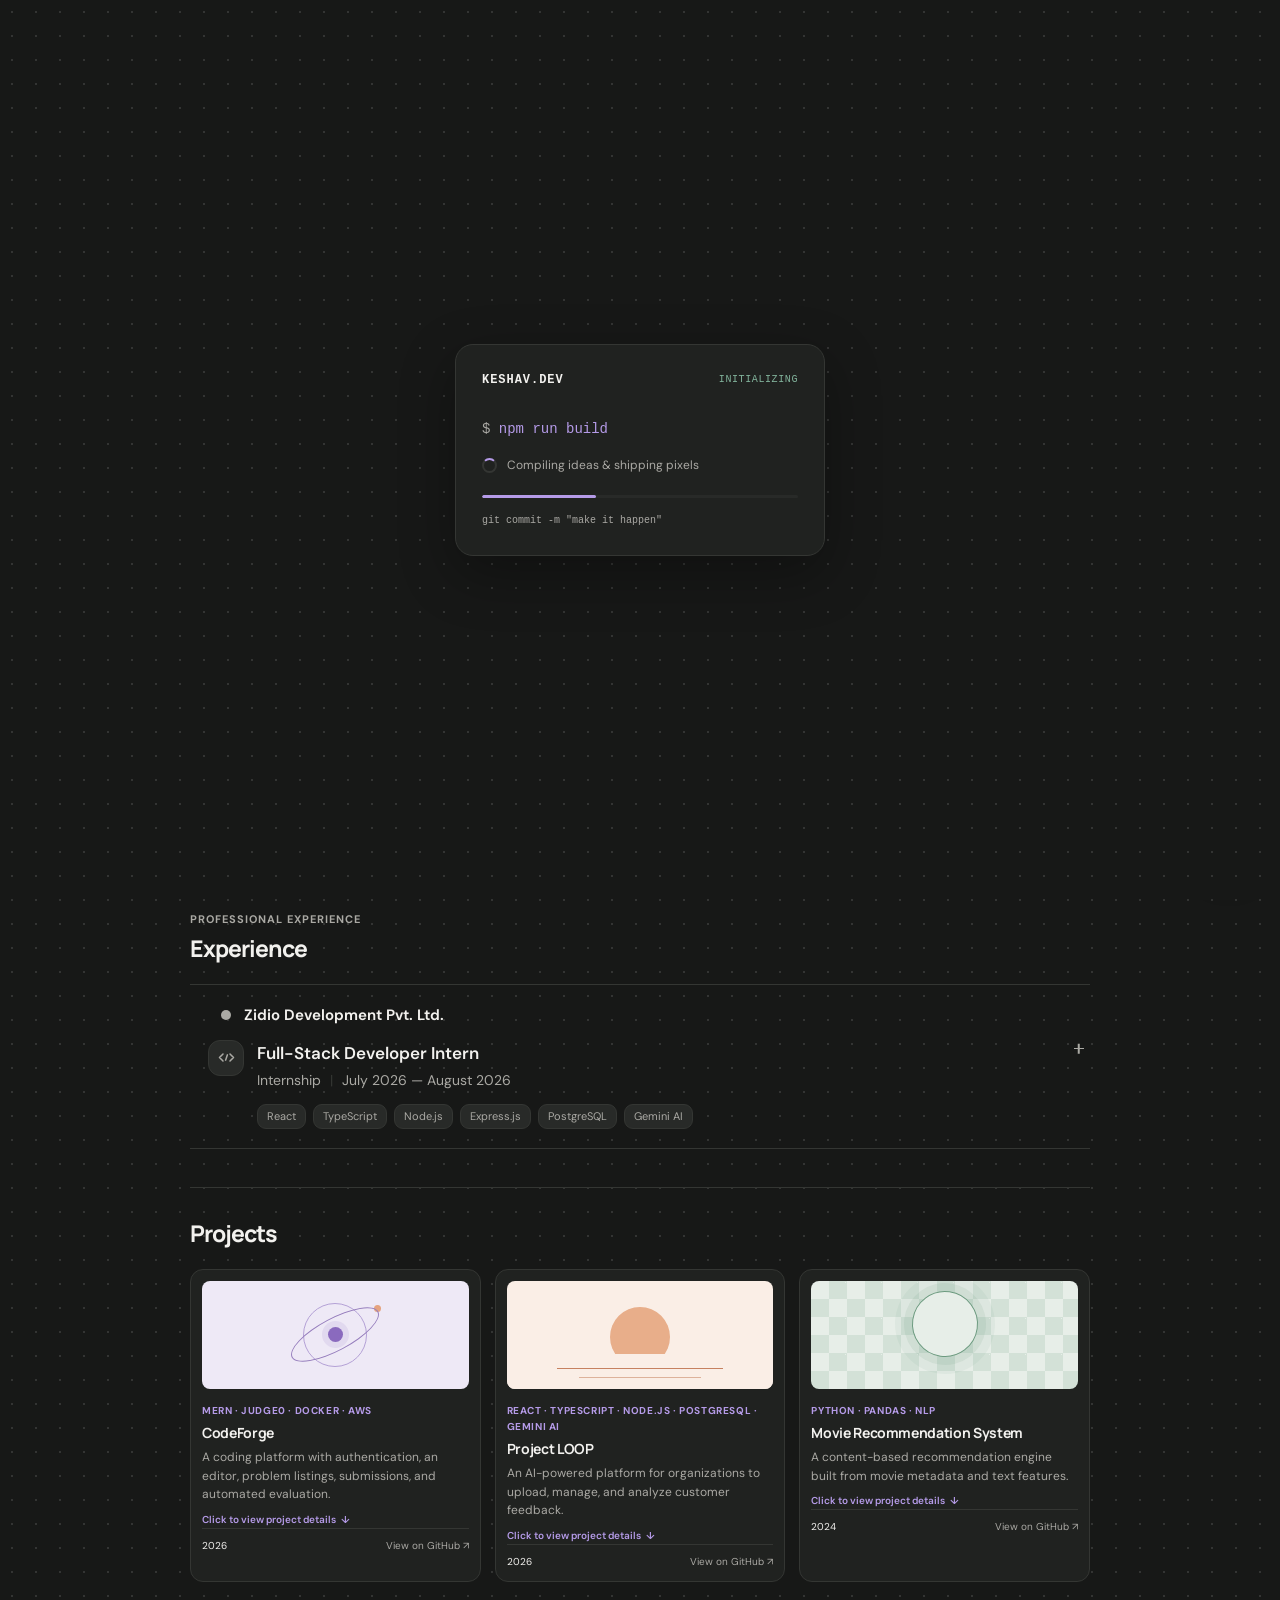
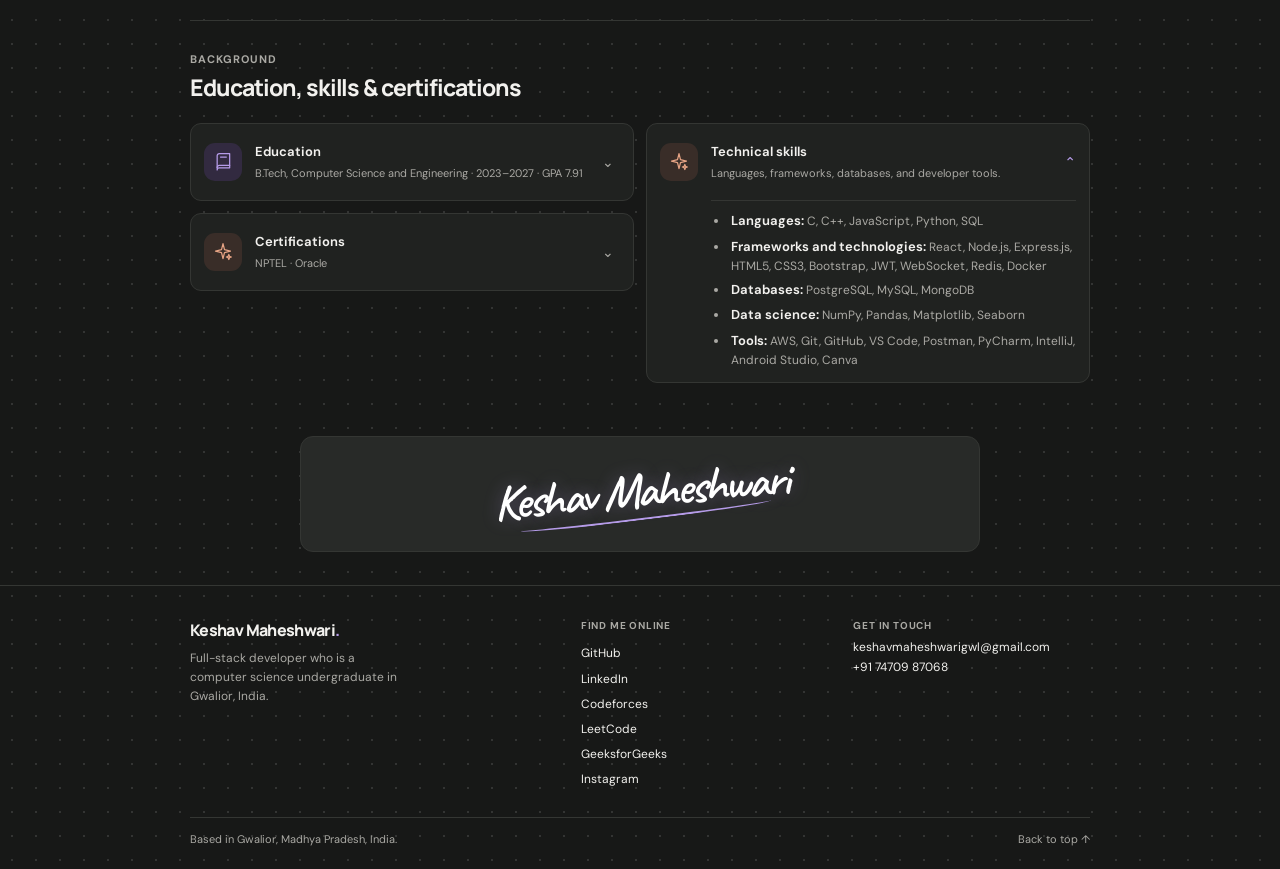
==== commit bac60336: "Restore handwritten portfolio signature Co-authored-by: Copilot <223556219+Copilot@users.noreply.git" ====
--- a/index.html
+++ b/index.html
@@ -384,10 +384,7 @@
     </main>
 
     <aside class="closing-note wrap" aria-label="A thought to take with you">
-      <blockquote class="closing-quote">
-        <p>“My motto is to be Stronger than yesterday; if I have to, I’ll be stronger than half a day ago, even a minute ago!”</p>
-        <cite>— Rock Lee</cite>
-      </blockquote>
+      <span class="signature-mark" aria-hidden="true">Keshav Maheshwari</span>
     </aside>
 
     <footer class="site-footer">
--- a/style.css
+++ b/style.css
@@ -1794,41 +1794,42 @@
 .closing-note {
   display: flex;
   max-width: 680px;
-  min-height: 160px;
+  min-height: 116px;
   align-items: center;
   justify-content: center;
   gap: 13px;
   margin-top: 15px;
   margin-bottom: 33px;
-  padding: 28px 36px;
   border: 1px solid var(--line);
   border-radius: 13px;
   background: var(--surface-soft);
 }
 
-.closing-quote {
+.signature-mark {
   position: relative;
-  width: 100%;
-  margin: 0;
-  text-align: center;
-}
-
-.closing-quote p {
-  margin: 0 0 14px;
-  color: var(--ink);
-  font-family: "Cormorant Garamond", Georgia, "Times New Roman", serif;
-  font-size: clamp(28px, 4vw, 42px);
+  display: inline-block;
+  padding: 0 6px 7px;
+  color: #fff;
+  font-family: Caveat, "Segoe Script", cursive;
+  font-size: clamp(34px, 6vw, 50px);
   font-weight: 600;
-  font-style: italic;
-  letter-spacing: -0.015em;
-  line-height: 1.15;
-}
-
-.closing-quote cite {
-  color: var(--muted);
-  font-size: 13px;
-  font-style: normal;
-  letter-spacing: 0.04em;
+  letter-spacing: -0.06em;
+  line-height: 1;
+  white-space: nowrap;
+  text-shadow: 0 0 18px rgba(181, 155, 232, 0.3);
+  transform: rotate(-5deg);
+}
+
+.signature-mark::after {
+  position: absolute;
+  right: 8%;
+  bottom: 3px;
+  left: 10%;
+  height: 6px;
+  border-bottom: 2px solid var(--accent);
+  border-radius: 50%;
+  content: "";
+  transform: rotate(-2deg);
 }
 
 .site-footer {
